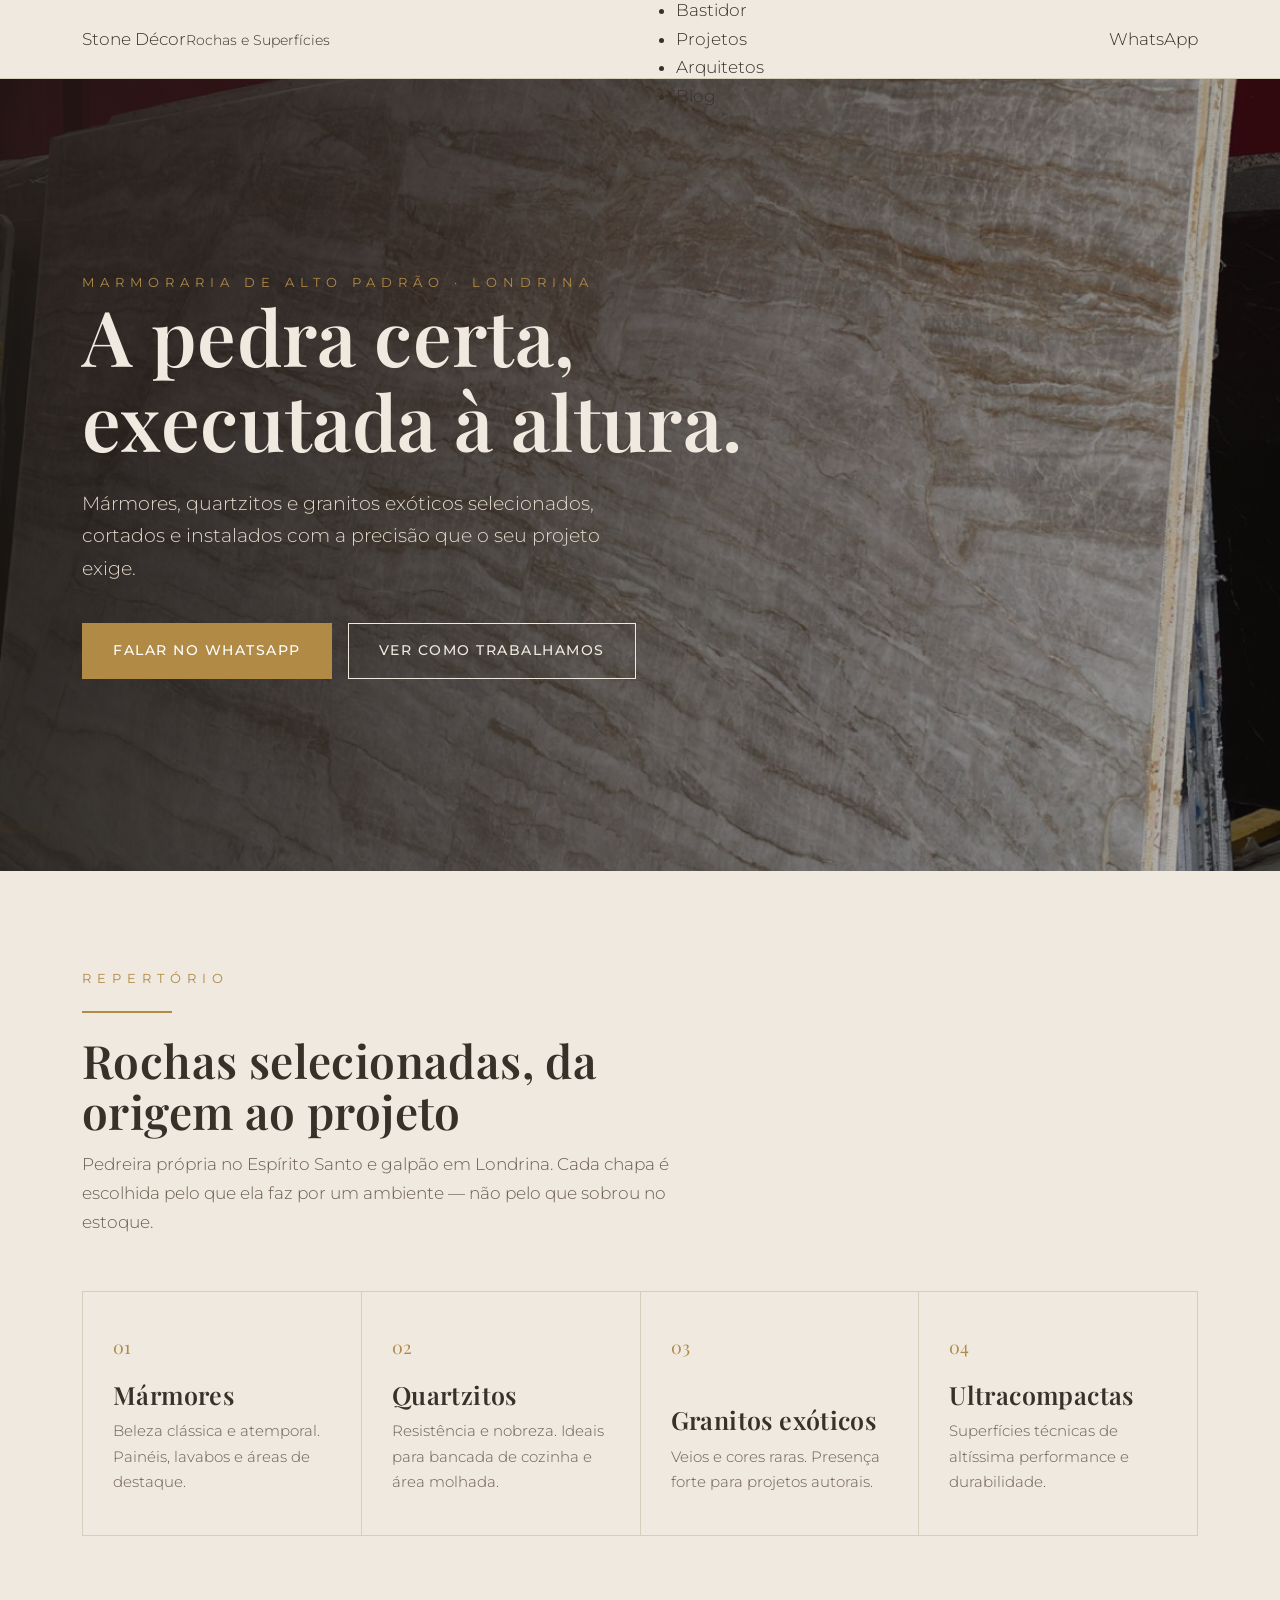
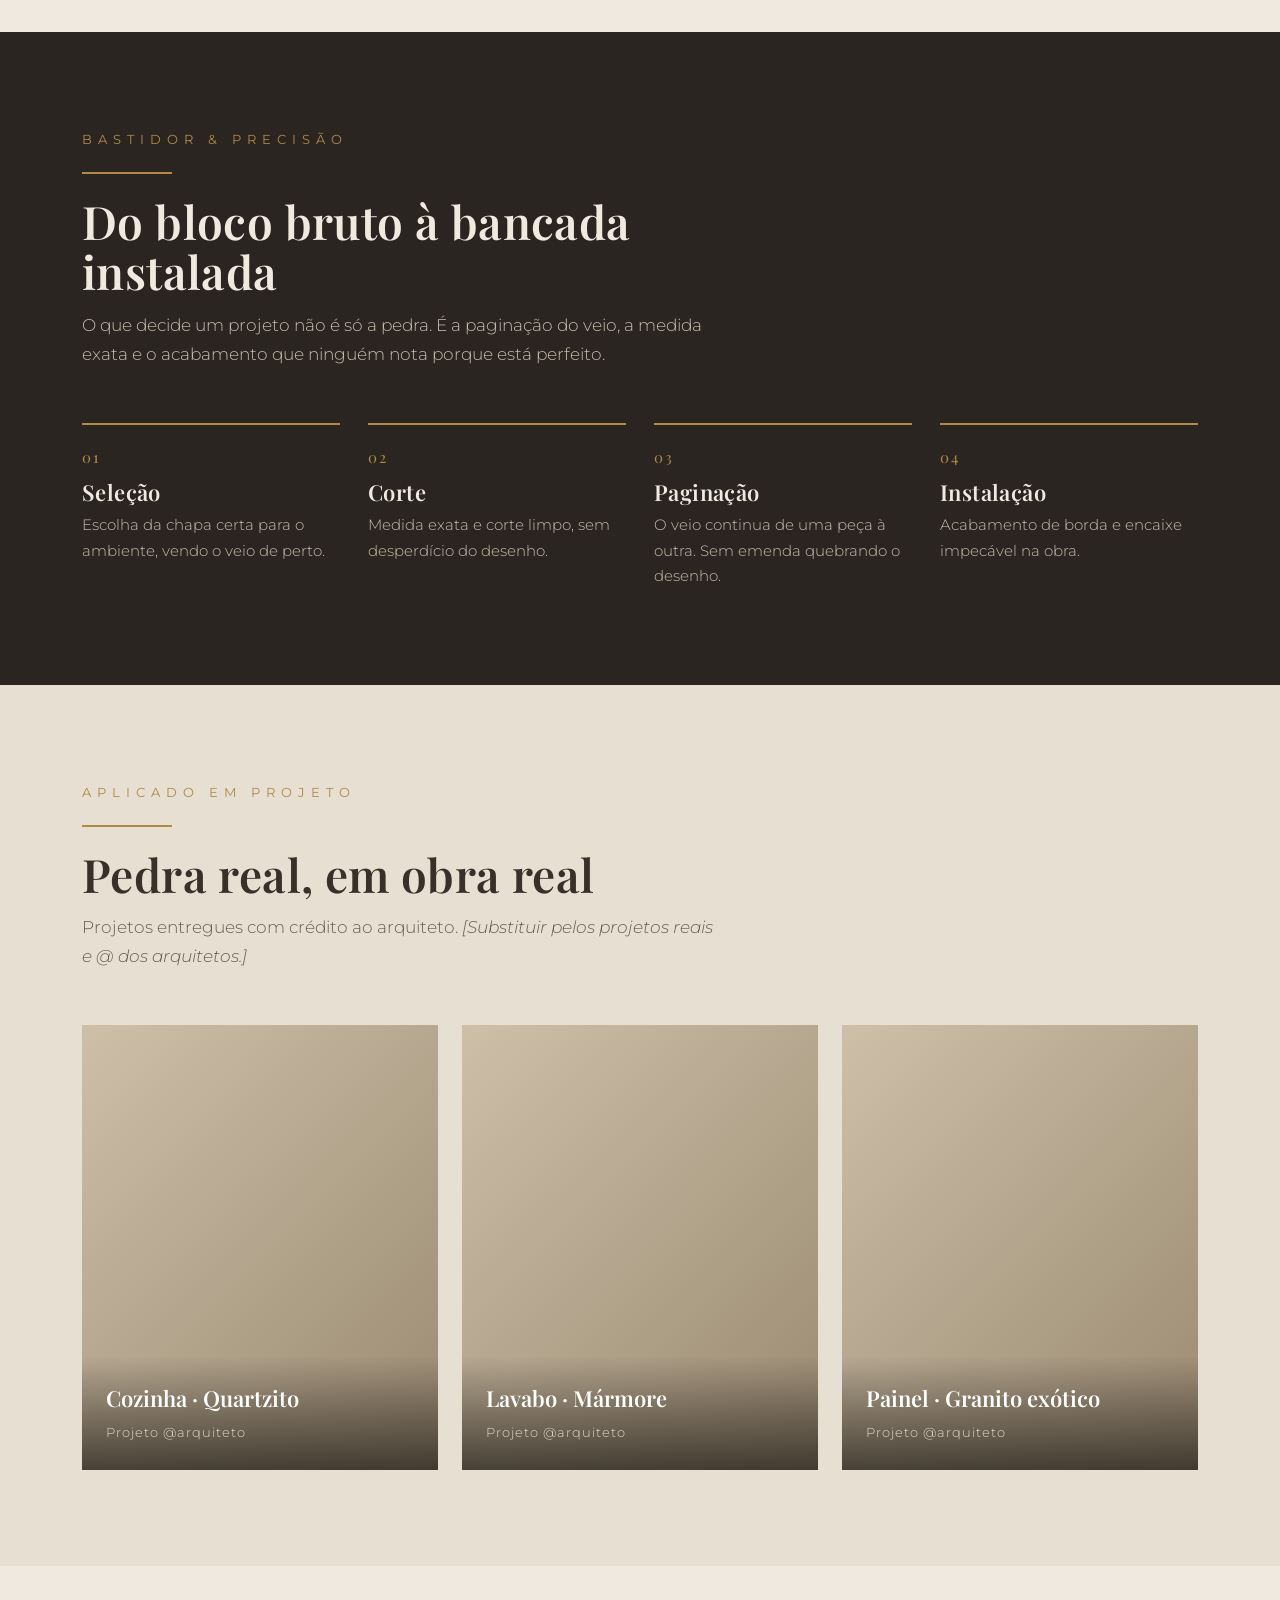
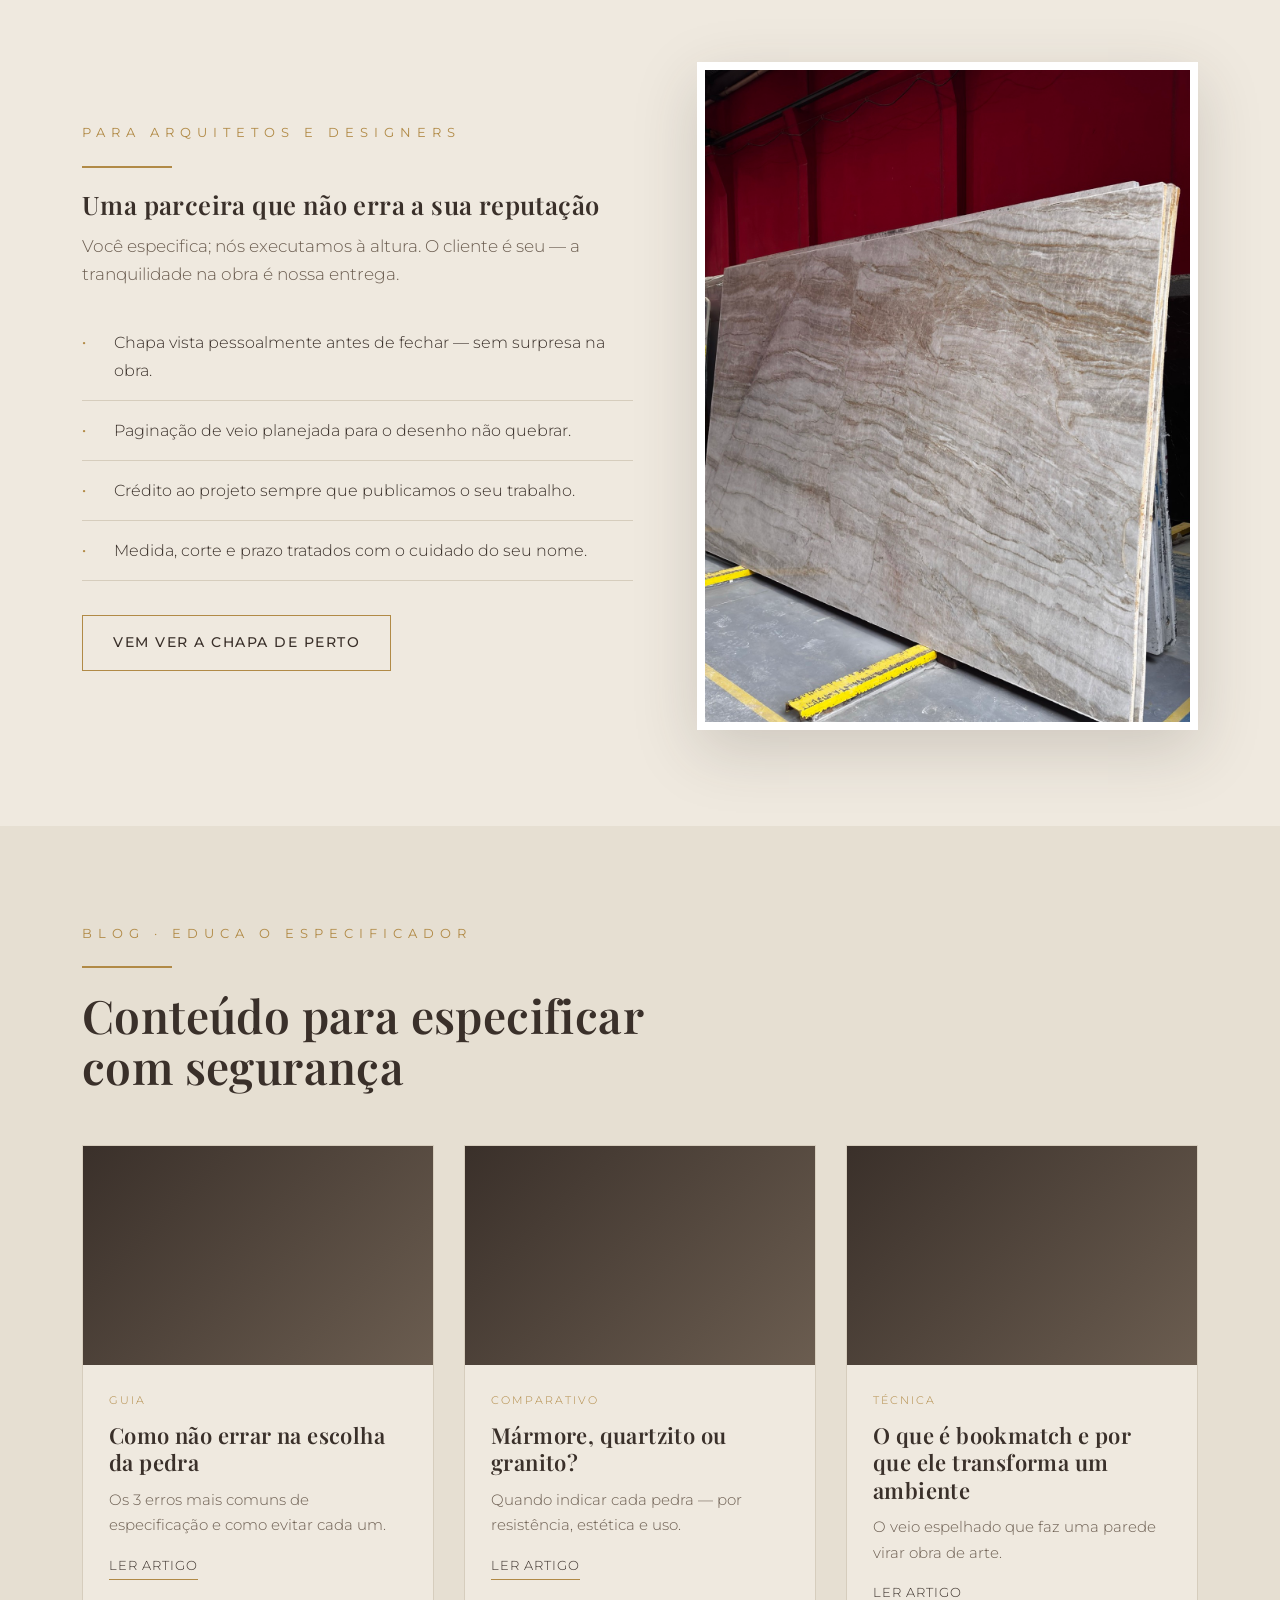
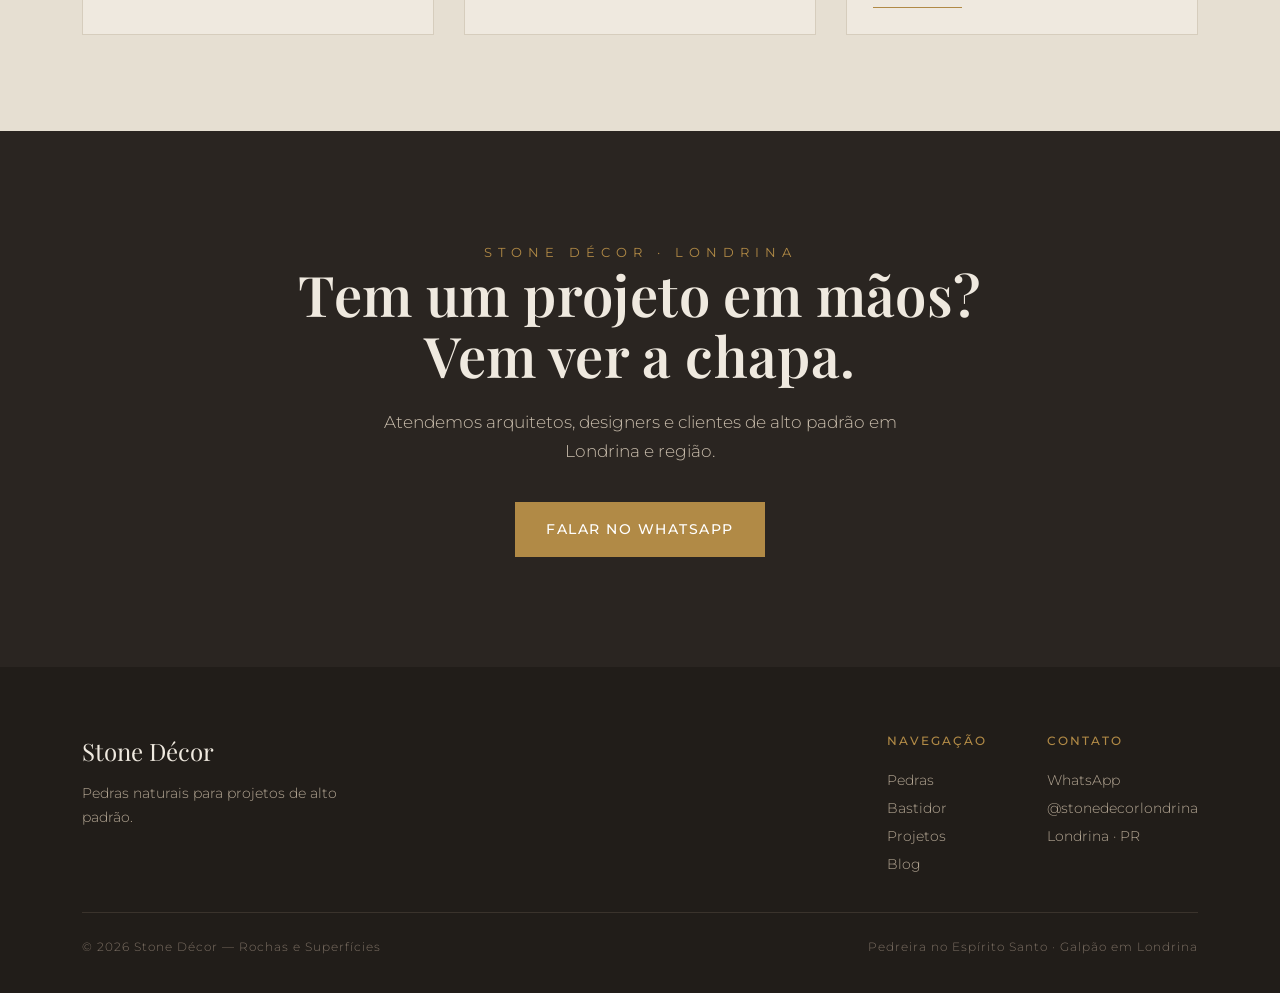
==== index.html @ d8c4a052 "Site Stone Décor — landing + blog (v1) Co-Authored-By: Claude Opus 4.8 <noreply@anthropic.com>" ====
<!doctype html>
<html lang="pt-BR">
<head>
<meta charset="utf-8">
<meta name="viewport" content="width=device-width,initial-scale=1">
<title>Stone Décor — Rochas e Superfícies | Pedras naturais para projetos de alto padrão</title>
<meta name="description" content="Marmoraria de alto padrão em Londrina. Mármores, quartzitos e granitos exóticos selecionados, cortados e instalados com precisão. Parceira de arquitetos e designers.">
<link rel="stylesheet" href="styles.css">
</head>
<body>

<header>
  <div class="navwrap">
    <a class="brand" href="index.html">Stone Décor<small>Rochas e Superfícies</small></a>
    <ul>
      <li><a href="#pedras">Pedras</a></li>
      <li><a href="#prova">Bastidor</a></li>
      <li><a href="#projetos">Projetos</a></li>
      <li><a href="#arquiteto">Arquitetos</a></li>
      <li><a href="blog.html">Blog</a></li>
    </ul>
    <a class="wa" href="https://wa.me/5543000000000" target="_blank" rel="noopener">WhatsApp</a>
  </div>
</header>

<!-- HERO -->
<section class="hero">
  <div class="bg"></div><div class="ov"></div>
  <div class="inner">
    <div class="kicker" style="color:var(--gold)">Marmoraria de alto padrão · Londrina</div>
    <h1>A pedra certa, executada à altura.</h1>
    <p>Mármores, quartzitos e granitos exóticos selecionados, cortados e instalados com a precisão que o seu projeto exige.</p>
    <div class="acts">
      <a class="btn solid" href="https://wa.me/5543000000000" target="_blank" rel="noopener">Falar no WhatsApp</a>
      <a class="btn light" href="#prova">Ver como trabalhamos</a>
    </div>
  </div>
</section>

<!-- PEDRAS / REPERTÓRIO -->
<section id="pedras">
  <div class="wrap">
    <div class="sec-head">
      <div class="kicker">Repertório</div>
      <div class="rule"></div>
      <h2>Rochas selecionadas, da origem ao projeto</h2>
      <p>Pedreira própria no Espírito Santo e galpão em Londrina. Cada chapa é escolhida pelo que ela faz por um ambiente — não pelo que sobrou no estoque.</p>
    </div>
    <div class="cards">
      <div class="card"><div class="n">01</div><div><h3>Mármores</h3><p>Beleza clássica e atemporal. Painéis, lavabos e áreas de destaque.</p></div></div>
      <div class="card"><div class="n">02</div><div><h3>Quartzitos</h3><p>Resistência e nobreza. Ideais para bancada de cozinha e área molhada.</p></div></div>
      <div class="card"><div class="n">03</div><div><h3>Granitos exóticos</h3><p>Veios e cores raras. Presença forte para projetos autorais.</p></div></div>
      <div class="card"><div class="n">04</div><div><h3>Ultracompactas</h3><p>Superfícies técnicas de altíssima performance e durabilidade.</p></div></div>
    </div>
  </div>
</section>

<!-- PROVA / BASTIDOR -->
<section id="prova" class="bg-dark">
  <div class="wrap">
    <div class="sec-head">
      <div class="kicker">Bastidor &amp; precisão</div>
      <div class="rule"></div>
      <h2>Do bloco bruto à bancada instalada</h2>
      <p class="muted">O que decide um projeto não é só a pedra. É a paginação do veio, a medida exata e o acabamento que ninguém nota porque está perfeito.</p>
    </div>
    <div class="steps">
      <div class="step"><div class="s">01</div><h3>Seleção</h3><p>Escolha da chapa certa para o ambiente, vendo o veio de perto.</p></div>
      <div class="step"><div class="s">02</div><h3>Corte</h3><p>Medida exata e corte limpo, sem desperdício do desenho.</p></div>
      <div class="step"><div class="s">03</div><h3>Paginação</h3><p>O veio continua de uma peça à outra. Sem emenda quebrando o desenho.</p></div>
      <div class="step"><div class="s">04</div><h3>Instalação</h3><p>Acabamento de borda e encaixe impecável na obra.</p></div>
    </div>
  </div>
</section>

<!-- PROJETOS -->
<section id="projetos" class="bg-cream2">
  <div class="wrap">
    <div class="sec-head">
      <div class="kicker">Aplicado em projeto</div>
      <div class="rule"></div>
      <h2>Pedra real, em obra real</h2>
      <p>Projetos entregues com crédito ao arquiteto. <em>[Substituir pelos projetos reais e @ dos arquitetos.]</em></p>
    </div>
    <div class="projects">
      <div class="proj"><div class="meta"><strong>Cozinha · Quartzito</strong><span>Projeto @arquiteto</span></div></div>
      <div class="proj"><div class="meta"><strong>Lavabo · Mármore</strong><span>Projeto @arquiteto</span></div></div>
      <div class="proj"><div class="meta"><strong>Painel · Granito exótico</strong><span>Projeto @arquiteto</span></div></div>
    </div>
  </div>
</section>

<!-- ARQUITETO -->
<section id="arquiteto">
  <div class="wrap">
    <div class="split">
      <div>
        <div class="kicker">Para arquitetos e designers</div>
        <div class="rule"></div>
        <h2>Uma parceira que não erra a sua reputação</h2>
        <p style="color:var(--muted);margin-top:14px">Você especifica; nós executamos à altura. O cliente é seu — a tranquilidade na obra é nossa entrega.</p>
        <ul>
          <li><b>·</b> Chapa vista pessoalmente antes de fechar — sem surpresa na obra.</li>
          <li><b>·</b> Paginação de veio planejada para o desenho não quebrar.</li>
          <li><b>·</b> Crédito ao projeto sempre que publicamos o seu trabalho.</li>
          <li><b>·</b> Medida, corte e prazo tratados com o cuidado do seu nome.</li>
        </ul>
        <div style="margin-top:34px"><a class="btn" href="https://wa.me/5543000000000" target="_blank" rel="noopener">Vem ver a chapa de perto</a></div>
      </div>
      <div class="imgcol"></div>
    </div>
  </div>
</section>

<!-- BLOG TEASER -->
<section class="bg-cream2">
  <div class="wrap">
    <div class="sec-head">
      <div class="kicker">Blog · Educa o especificador</div>
      <div class="rule"></div>
      <h2>Conteúdo para especificar com segurança</h2>
    </div>
    <div class="posts">
      <a class="post" href="blog/como-nao-errar-na-escolha-da-pedra.html">
        <div class="ph"></div>
        <div class="body"><div class="tagp">Guia</div><h3>Como não errar na escolha da pedra</h3><p>Os 3 erros mais comuns de especificação e como evitar cada um.</p><span class="more">Ler artigo</span></div>
      </a>
      <a class="post" href="blog.html">
        <div class="ph"></div>
        <div class="body"><div class="tagp">Comparativo</div><h3>Mármore, quartzito ou granito?</h3><p>Quando indicar cada pedra — por resistência, estética e uso.</p><span class="more">Ler artigo</span></div>
      </a>
      <a class="post" href="blog.html">
        <div class="ph"></div>
        <div class="body"><div class="tagp">Técnica</div><h3>O que é bookmatch e por que ele transforma um ambiente</h3><p>O veio espelhado que faz uma parede virar obra de arte.</p><span class="more">Ler artigo</span></div>
      </a>
    </div>
  </div>
</section>

<!-- CTA -->
<section class="cta">
  <div class="wrap">
    <div class="kicker" style="color:var(--gold)">Stone Décor · Londrina</div>
    <h2>Tem um projeto em mãos? Vem ver a chapa.</h2>
    <p>Atendemos arquitetos, designers e clientes de alto padrão em Londrina e região.</p>
    <a class="btn solid" href="https://wa.me/5543000000000" target="_blank" rel="noopener">Falar no WhatsApp</a>
  </div>
</section>

<footer>
  <div class="wrap">
    <div class="top">
      <div>
        <div class="brand">Stone Décor</div>
        <p style="margin-top:10px;max-width:280px">Pedras naturais para projetos de alto padrão.</p>
      </div>
      <div class="cols">
        <div><h4>Navegação</h4><ul>
          <li><a href="#pedras">Pedras</a></li>
          <li><a href="#prova">Bastidor</a></li>
          <li><a href="#projetos">Projetos</a></li>
          <li><a href="blog.html">Blog</a></li>
        </ul></div>
        <div><h4>Contato</h4><ul>
          <li><a href="https://wa.me/5543000000000" target="_blank" rel="noopener">WhatsApp</a></li>
          <li><a href="https://instagram.com/stonedecorlondrina" target="_blank" rel="noopener">@stonedecorlondrina</a></li>
          <li>Londrina · PR</li>
        </ul></div>
      </div>
    </div>
    <div class="bottom">
      <span>© 2026 Stone Décor — Rochas e Superfícies</span>
      <span>Pedreira no Espírito Santo · Galpão em Londrina</span>
    </div>
  </div>
</footer>

</body>
</html>
---- styles.css ----
@import url('https://fonts.googleapis.com/css2?family=Playfair+Display:ital,wght@0,500;0,600;0,700;1,500&family=Montserrat:wght@300;400;500&display=swap');

:root{
  --espresso:#3a302a; --gold:#b18a46; --cream:#efe9df; --dark:#2a2521; --muted:#6b5d50;
  --cream-2:#e6dfd2; --line:#d6cdbd;
  --serif:'Playfair Display',serif; --sans:'Montserrat',sans-serif;
  --wrap:1180px;
}
*{margin:0;padding:0;box-sizing:border-box}
html{scroll-behavior:smooth}
body{font-family:var(--sans);font-weight:300;color:var(--espresso);background:var(--cream);line-height:1.7;font-size:17px;-webkit-font-smoothing:antialiased}
img{max-width:100%;display:block}
a{color:inherit;text-decoration:none}
.wrap{max-width:var(--wrap);margin:0 auto;padding:0 32px}
h1,h2,h3{font-family:var(--serif);font-weight:600;line-height:1.1;letter-spacing:.4px}
.kicker{font-family:var(--sans);font-weight:400;font-size:13px;letter-spacing:6px;text-transform:uppercase;color:var(--gold)}
.rule{width:90px;height:2px;background:var(--gold);margin:22px 0}
.btn{display:inline-block;font-family:var(--sans);font-weight:500;font-size:14px;letter-spacing:1.5px;text-transform:uppercase;padding:15px 30px;border:1.5px solid var(--gold);color:var(--espresso);background:transparent;transition:.25s;cursor:pointer}
.btn:hover{background:var(--gold);color:#fff}
.btn.solid{background:var(--gold);color:#fff}
.btn.solid:hover{background:var(--espresso);border-color:var(--espresso)}
.btn.light{border-color:var(--cream);color:var(--cream)}
.btn.light:hover{background:var(--cream);color:var(--espresso)}

/* NAV */
header{position:sticky;top:0;z-index:50;background:rgba(239,233,223,.92);backdrop-filter:blur(8px);border-bottom:1px solid var(--line)}
nav{display:flex;align-items:center;justify-content:space-between;height:78px}
nav .brand{font-family:var(--serif);font-weight:600;font-size:26px;letter-spacing:.5px}
nav .brand small{font-family:var(--sans);font-weight:400;font-size:10px;letter-spacing:4px;text-transform:uppercase;color:var(--muted);display:block;margin-top:-2px}
nav ul{display:flex;gap:30px;list-style:none}
nav ul a{font-size:13px;letter-spacing:1.5px;text-transform:uppercase;color:var(--muted);transition:.2s}
nav ul a:hover{color:var(--espresso)}
nav .wa{font-size:12px;letter-spacing:1.5px;text-transform:uppercase;padding:11px 22px;border:1.5px solid var(--gold);color:var(--espresso)}
nav .wa:hover{background:var(--gold);color:#fff}
.navwrap{display:flex;align-items:center;justify-content:space-between;height:78px;max-width:var(--wrap);margin:0 auto;padding:0 32px}

/* HERO */
.hero{position:relative;min-height:88vh;display:flex;align-items:center;color:var(--cream);overflow:hidden}
.hero .bg{position:absolute;inset:0;background:url('assets/chapa-hero.jpg') center/cover;filter:saturate(1.05)}
.hero .ov{position:absolute;inset:0;background:linear-gradient(100deg,rgba(28,24,20,.86) 0%,rgba(28,24,20,.62) 45%,rgba(28,24,20,.30) 100%)}
.hero .inner{position:relative;max-width:var(--wrap);margin:0 auto;padding:80px 32px;width:100%}
.hero h1{font-size:clamp(42px,6vw,82px);max-width:760px;color:var(--cream)}
.hero p{max-width:520px;margin:26px 0 38px;font-size:19px;color:#e3d9cb}
.hero .acts{display:flex;gap:16px;flex-wrap:wrap}

/* SECTIONS */
section{padding:96px 0}
.sec-head{max-width:640px;margin-bottom:54px}
.sec-head h2{font-size:clamp(30px,4vw,46px)}
.sec-head p{color:var(--muted);margin-top:14px}
.bg-cream2{background:var(--cream-2)}
.bg-dark{background:var(--dark);color:var(--cream)}
.bg-dark .sec-head p,.bg-dark .muted{color:#c9bdac}
.bg-dark h2{color:var(--cream)}

/* CARDS repertório */
.cards{display:grid;grid-template-columns:repeat(4,1fr);gap:1px;background:var(--line);border:1px solid var(--line)}
.card{background:var(--cream);padding:40px 30px;min-height:230px;display:flex;flex-direction:column;justify-content:space-between;transition:.25s}
.card:hover{background:#fff}
.card .n{font-family:var(--serif);font-size:18px;color:var(--gold)}
.card h3{font-size:25px;margin:18px 0 10px}
.card p{font-size:15px;color:var(--muted)}

/* PROVA steps */
.steps{display:grid;grid-template-columns:repeat(4,1fr);gap:28px;margin-top:10px}
.step{border-top:2px solid var(--gold);padding-top:20px}
.step .s{font-family:var(--serif);font-size:15px;color:var(--gold);letter-spacing:2px}
.step h3{font-size:22px;margin:10px 0 8px;color:var(--cream)}
.step p{font-size:15px;color:#c9bdac}

/* PROJETOS grid */
.projects{display:grid;grid-template-columns:repeat(3,1fr);gap:24px}
.proj{aspect-ratio:4/5;background:linear-gradient(135deg,#cdbfa8,#9a8a72);position:relative;display:flex;align-items:flex-end;color:#fff;overflow:hidden}
.proj .meta{position:relative;padding:24px;width:100%;background:linear-gradient(transparent,rgba(28,24,20,.7))}
.proj .meta strong{font-family:var(--serif);font-weight:600;font-size:22px;display:block}
.proj .meta span{font-size:13px;letter-spacing:1px;color:#e3d9cb}

/* ARQUITETO split */
.split{display:grid;grid-template-columns:1.1fr 1fr;gap:64px;align-items:center}
.split ul{list-style:none;margin-top:24px}
.split li{padding:16px 0;border-bottom:1px solid var(--line);display:flex;gap:14px;font-size:16px}
.split li b{font-family:var(--serif);font-weight:600;color:var(--gold);font-size:15px;min-width:18px}
.split .imgcol{aspect-ratio:3/4;background:url('assets/chapa-hero.jpg') center/cover;border:8px solid #fff;box-shadow:0 20px 60px rgba(58,48,42,.18)}

/* BLOG teaser / list */
.posts{display:grid;grid-template-columns:repeat(3,1fr);gap:30px}
.post{background:var(--cream);border:1px solid var(--line);transition:.25s}
.post:hover{box-shadow:0 16px 40px rgba(58,48,42,.1);transform:translateY(-3px)}
.post .ph{aspect-ratio:16/10;background:linear-gradient(135deg,var(--espresso),var(--muted))}
.post .body{padding:26px}
.post .tagp{font-size:11px;letter-spacing:2px;text-transform:uppercase;color:var(--gold)}
.post h3{font-size:22px;margin:12px 0 10px;line-height:1.25}
.post p{font-size:15px;color:var(--muted)}
.post .more{margin-top:16px;font-size:13px;letter-spacing:1px;text-transform:uppercase;color:var(--espresso);border-bottom:1px solid var(--gold);display:inline-block;padding-bottom:3px}

/* CTA band */
.cta{background:var(--dark);color:var(--cream);text-align:center;padding:110px 0}
.cta h2{font-size:clamp(32px,5vw,56px);color:var(--cream);max-width:760px;margin:0 auto}
.cta p{color:#c9bdac;margin:22px auto 36px;max-width:520px}

/* FOOTER */
footer{background:#211d19;color:#b6a895;padding:64px 0 36px;font-size:14px}
footer .top{display:flex;justify-content:space-between;gap:40px;flex-wrap:wrap;border-bottom:1px solid #3a332c;padding-bottom:34px}
footer .brand{font-family:var(--serif);font-size:24px;color:var(--cream)}
footer a:hover{color:var(--gold)}
footer .cols{display:flex;gap:60px;flex-wrap:wrap}
footer h4{font-family:var(--sans);font-weight:500;font-size:12px;letter-spacing:2px;text-transform:uppercase;color:var(--gold);margin-bottom:14px}
footer ul{list-style:none;line-height:2}
footer .bottom{padding-top:24px;display:flex;justify-content:space-between;flex-wrap:wrap;gap:10px;color:#7d7064;font-size:12px;letter-spacing:1px}

/* ARTICLE */
.article{max-width:740px;margin:0 auto;padding:70px 32px}
.article .kicker{margin-bottom:14px}
.article h1{font-size:clamp(34px,5vw,52px);margin-bottom:18px}
.article .meta{color:var(--muted);font-size:14px;letter-spacing:1px;margin-bottom:40px;border-bottom:1px solid var(--line);padding-bottom:24px}
.article h2{font-size:30px;margin:42px 0 14px}
.article p{margin-bottom:20px}
.article ul.read{margin:0 0 20px 22px}
.article ul.read li{margin-bottom:8px}
.article .pull{font-family:var(--serif);font-size:26px;font-style:italic;color:var(--espresso);border-left:3px solid var(--gold);padding:8px 0 8px 24px;margin:34px 0}

@media(max-width:920px){
  nav ul{display:none}
  .cards,.steps,.projects,.posts,.split{grid-template-columns:1fr}
  .split{gap:36px}
  .cards .card{min-height:auto}
}
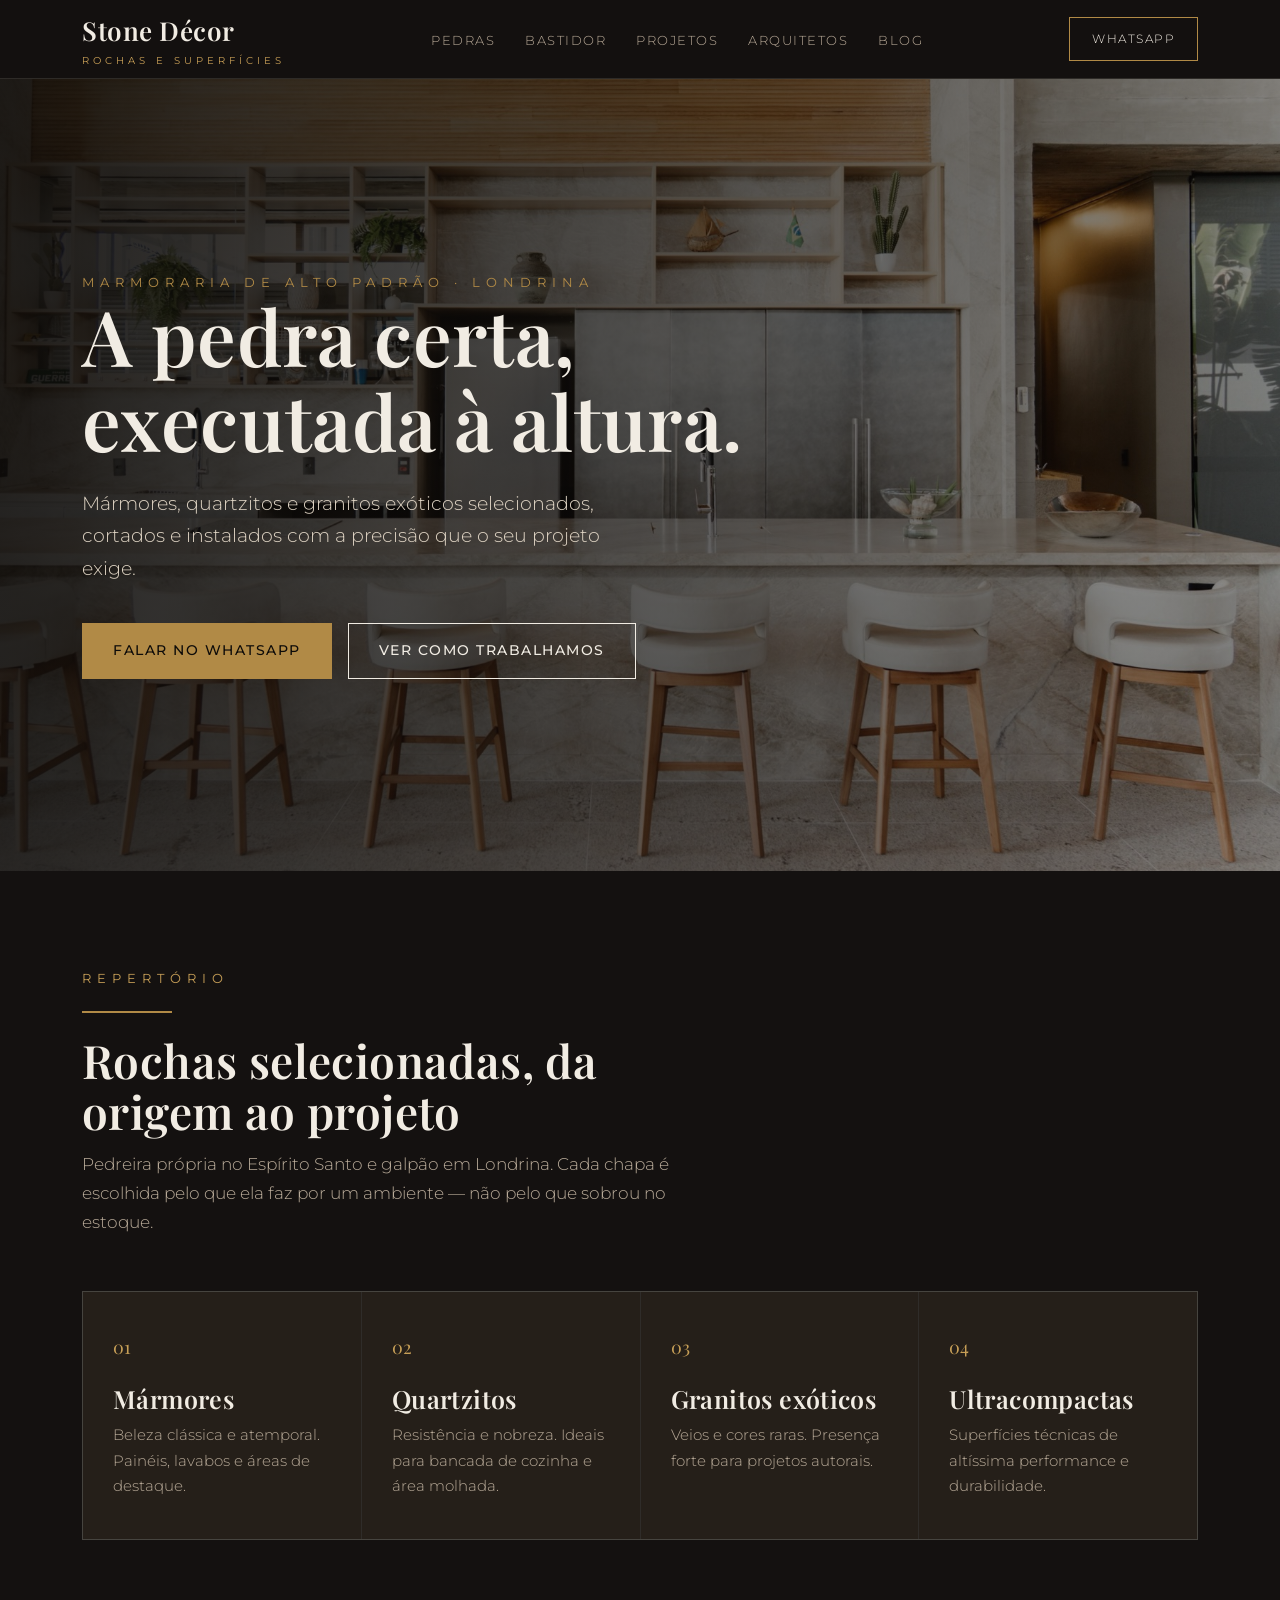
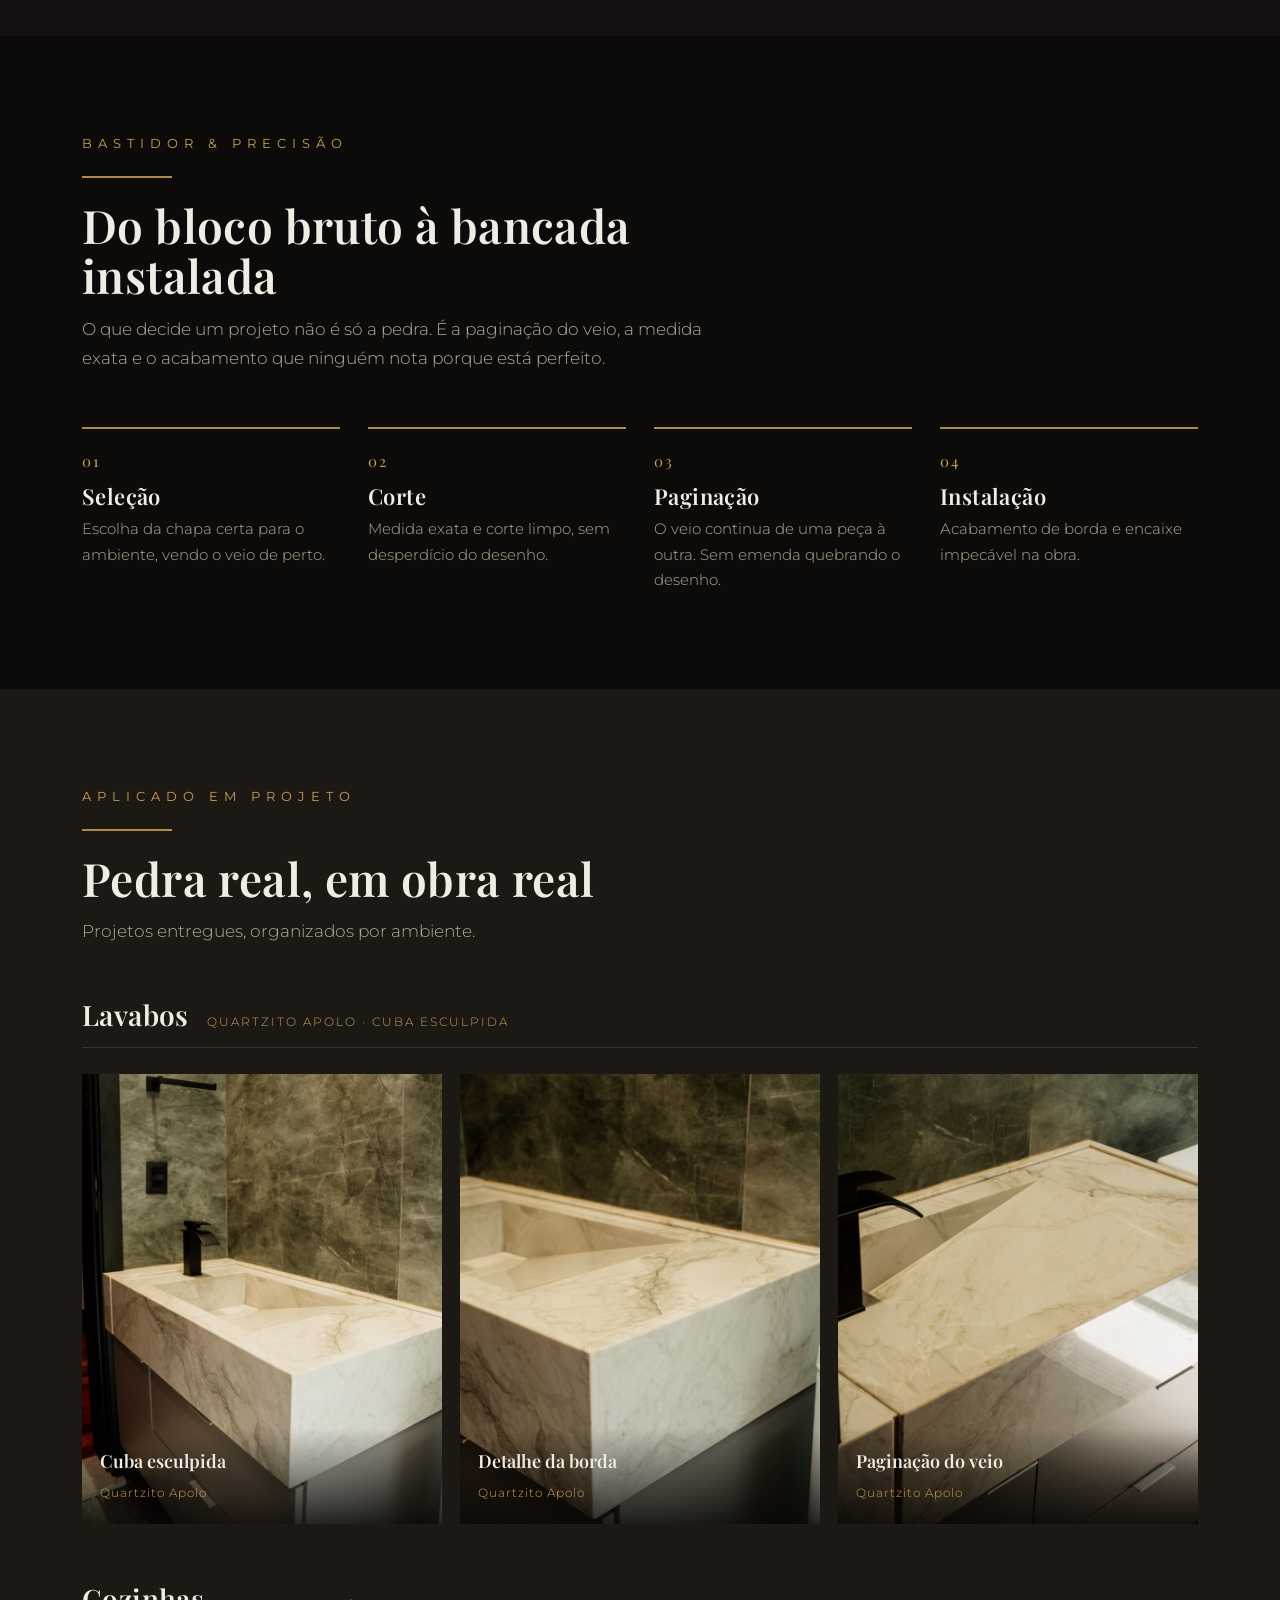
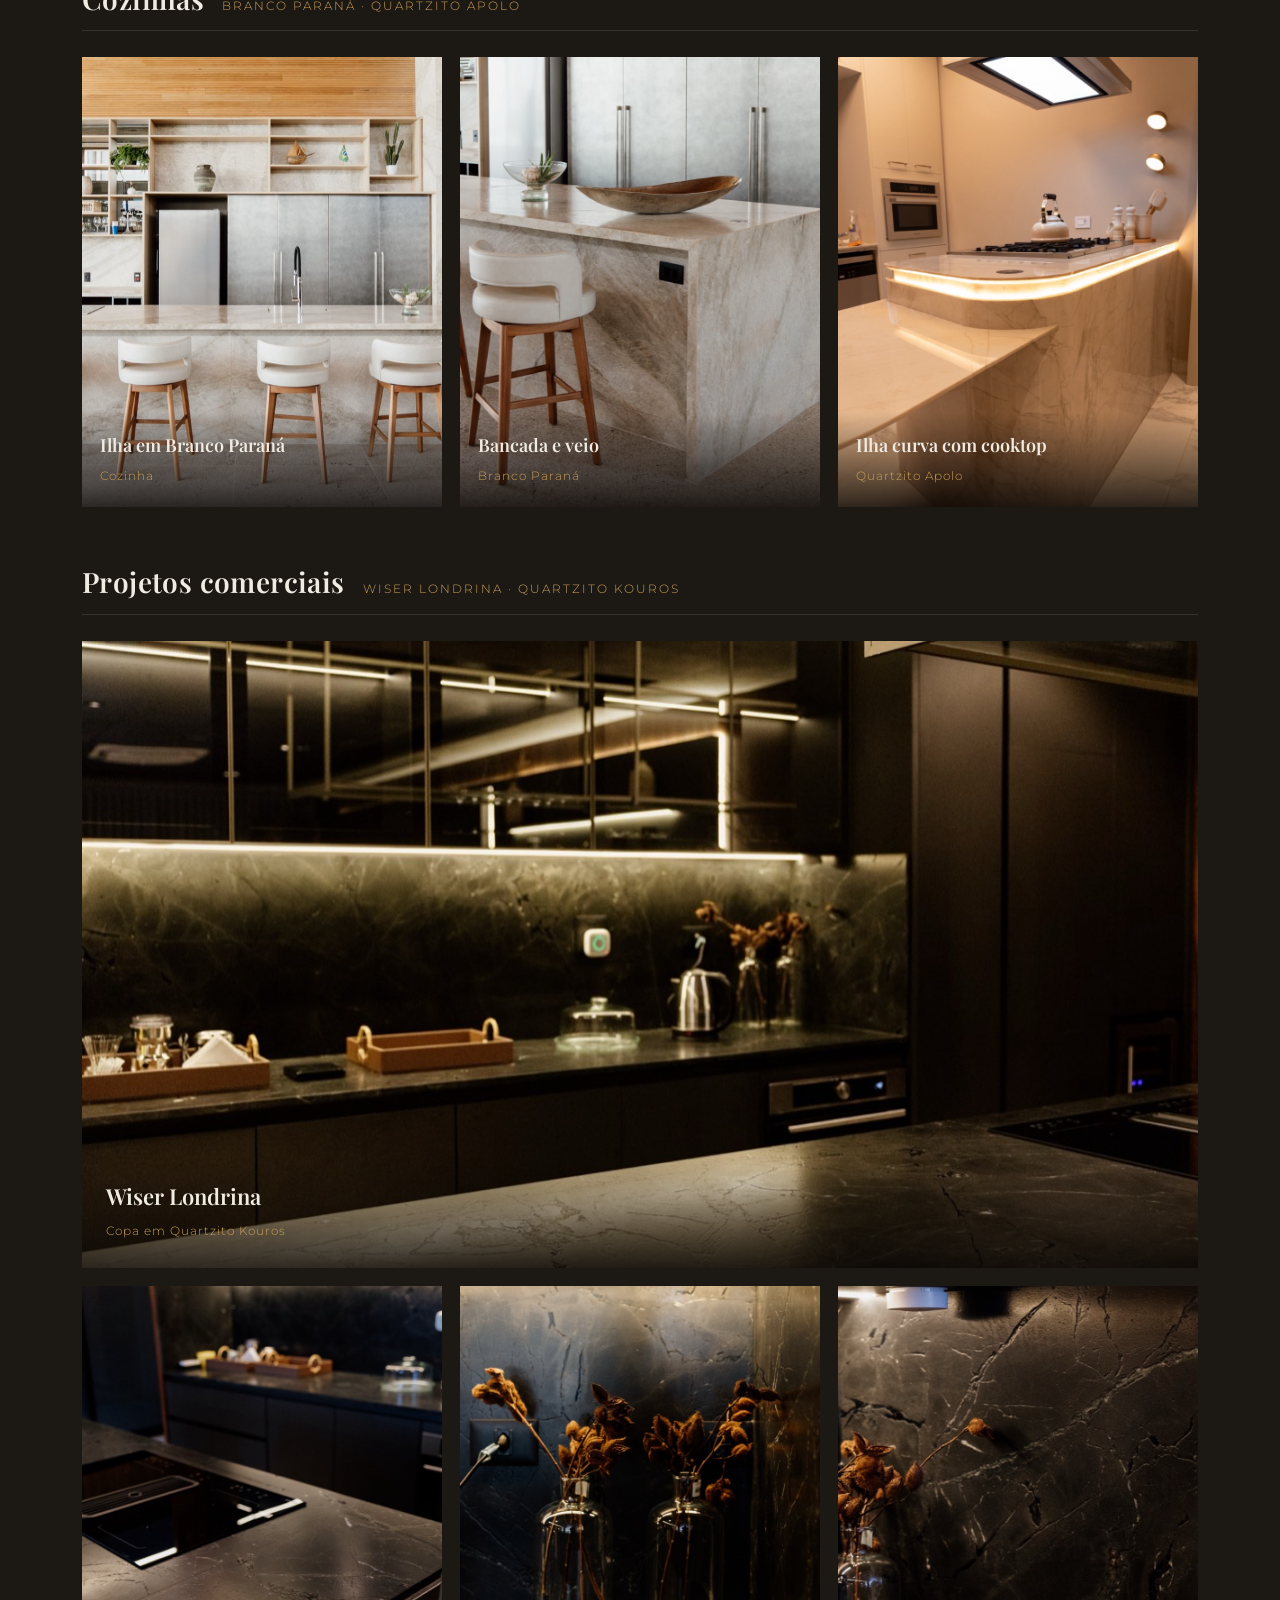
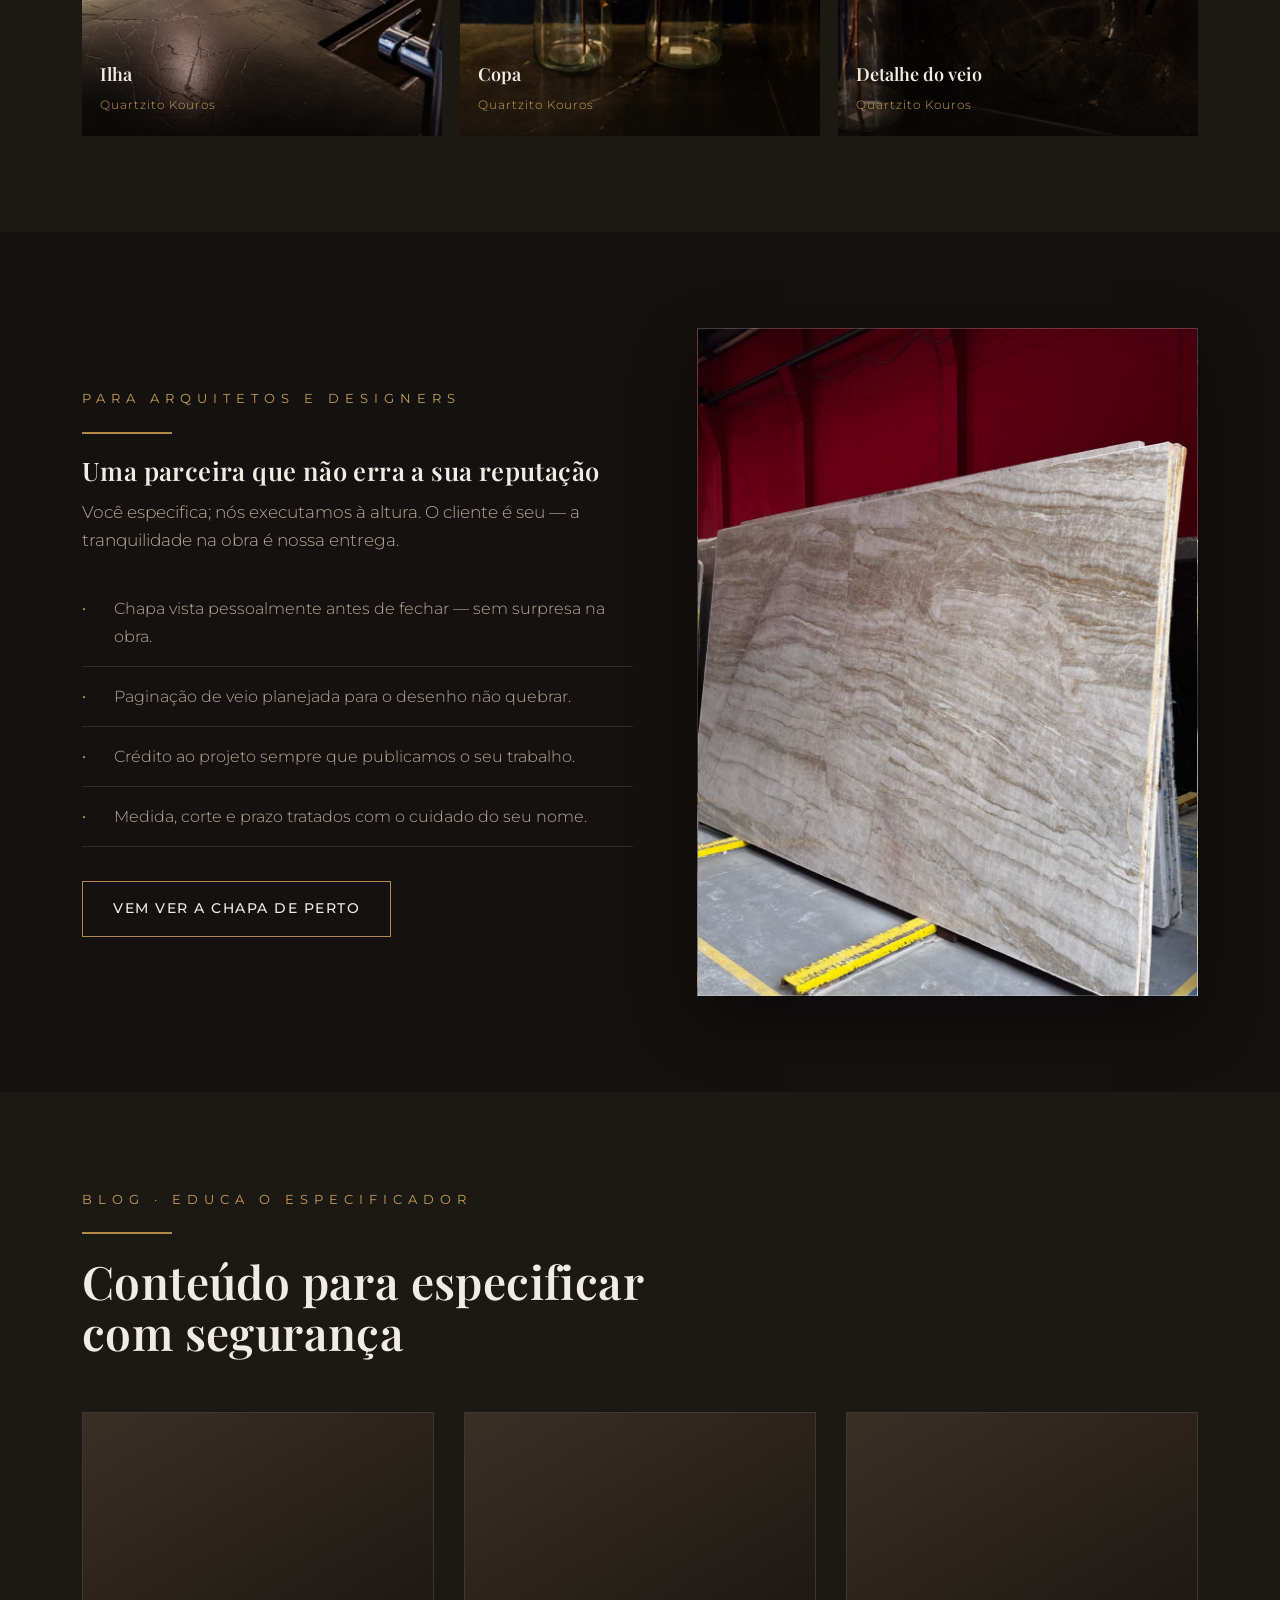
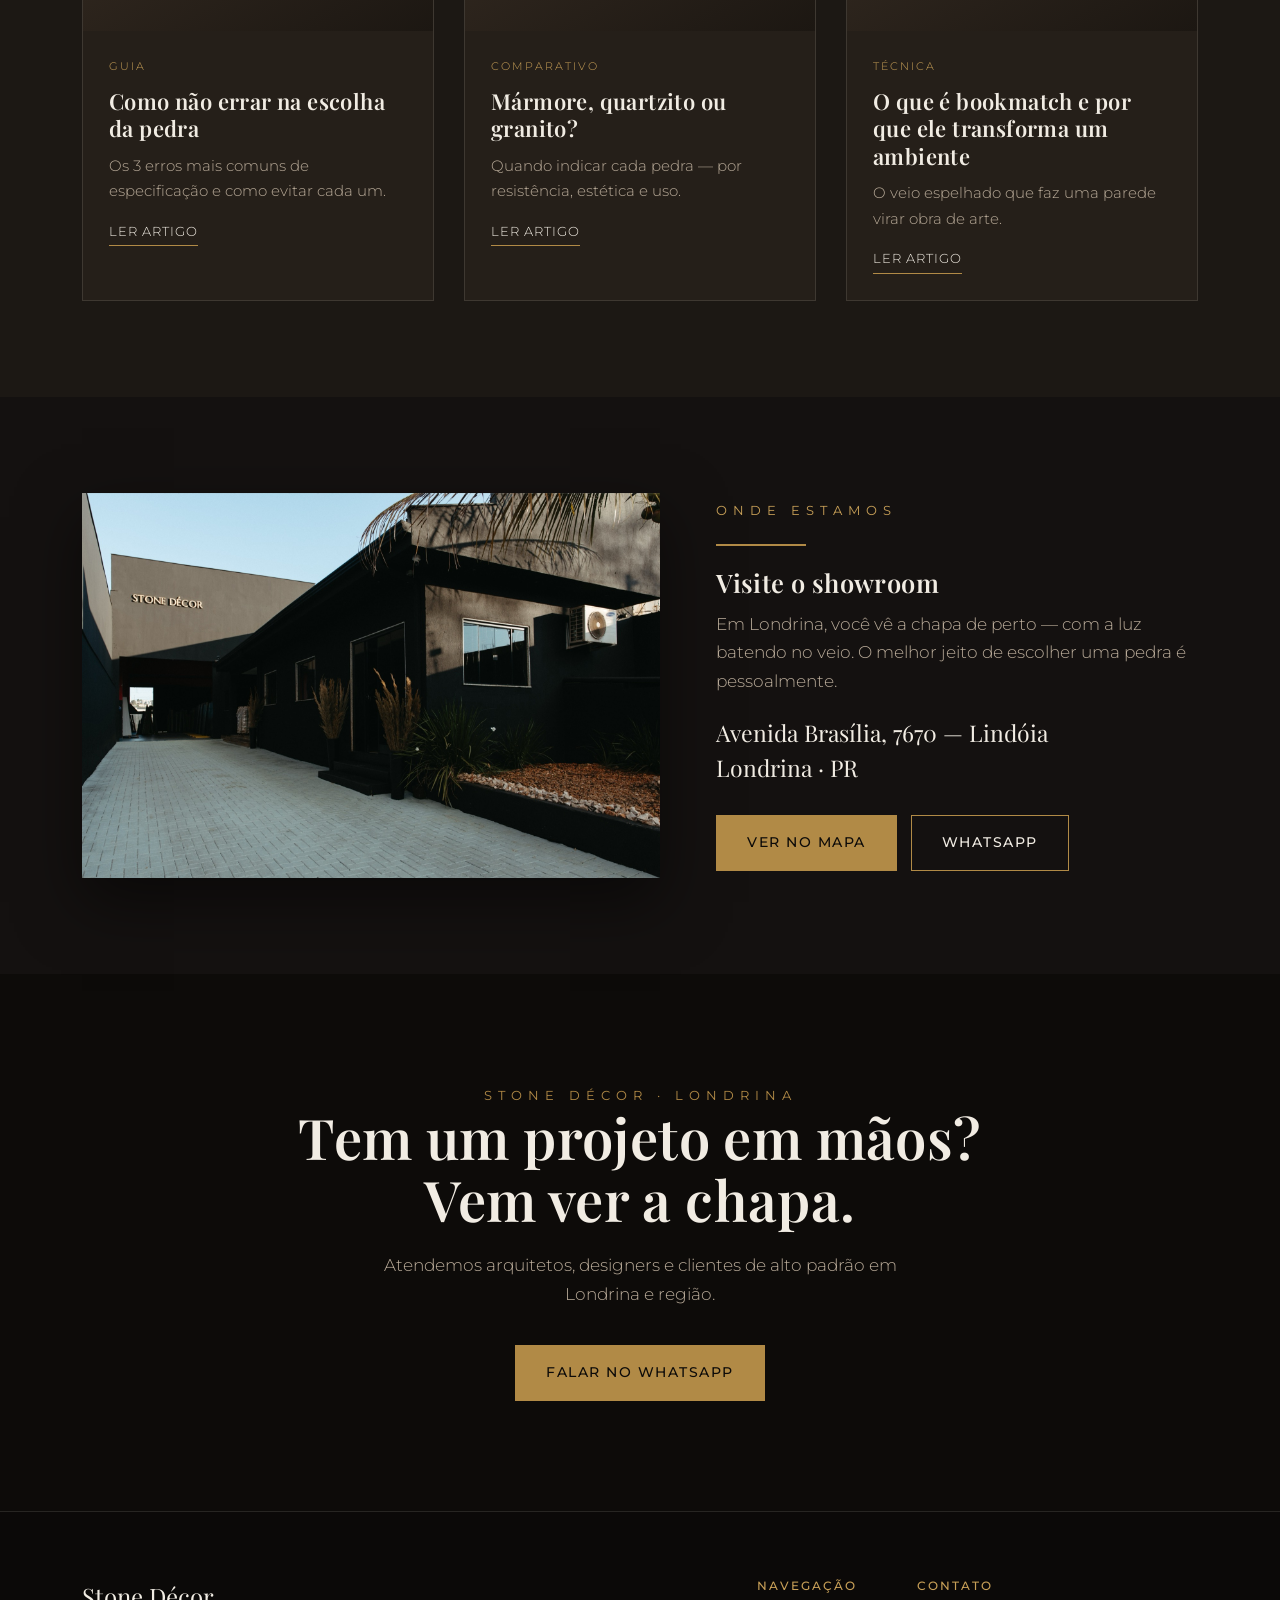
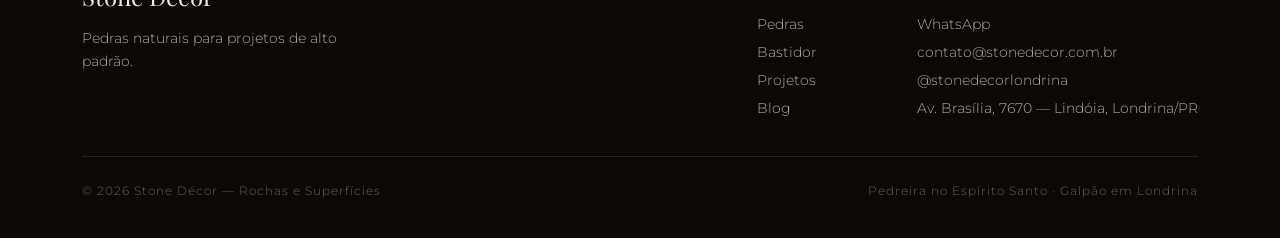
==== commit e80de340: "Adiciona galerias de projeto, showroom, SEO técnico e menu mobile Inclui fotos reais de projetos por" ====
--- a/index.html
+++ b/index.html
@@ -5,7 +5,44 @@
 <meta name="viewport" content="width=device-width,initial-scale=1">
 <title>Stone Décor — Rochas e Superfícies | Pedras naturais para projetos de alto padrão</title>
 <meta name="description" content="Marmoraria de alto padrão em Londrina. Mármores, quartzitos e granitos exóticos selecionados, cortados e instalados com precisão. Parceira de arquitetos e designers.">
+<link rel="canonical" href="https://stonedecor.com.br/">
+<meta name="theme-color" content="#141110">
+<link rel="icon" href="assets/favicon.png" type="image/png">
+<link rel="apple-touch-icon" href="assets/apple-touch-icon.png">
+<meta property="og:type" content="website">
+<meta property="og:locale" content="pt_BR">
+<meta property="og:site_name" content="Stone Décor">
+<meta property="og:title" content="Stone Décor — Rochas e Superfícies">
+<meta property="og:description" content="Marmoraria de alto padrão em Londrina. Mármores, quartzitos e granitos exóticos selecionados, cortados e instalados com precisão.">
+<meta property="og:image" content="https://stonedecor.com.br/assets/og.png">
+<meta property="og:url" content="https://stonedecor.com.br/">
+<meta name="twitter:card" content="summary_large_image">
+<meta name="twitter:title" content="Stone Décor — Rochas e Superfícies">
+<meta name="twitter:description" content="Marmoraria de alto padrão em Londrina. Mármores, quartzitos e granitos exóticos selecionados, cortados e instalados com precisão.">
+<meta name="twitter:image" content="https://stonedecor.com.br/assets/og.png">
+<link rel="preconnect" href="https://fonts.googleapis.com">
+<link rel="preconnect" href="https://fonts.gstatic.com" crossorigin>
 <link rel="stylesheet" href="styles.css">
+<script type="application/ld+json">
+{
+  "@context": "https://schema.org",
+  "@type": "HomeAndConstructionBusiness",
+  "name": "Stone Décor",
+  "description": "Marmoraria de alto padrão em Londrina. Mármores, quartzitos e granitos exóticos selecionados, cortados e instalados com precisão.",
+  "url": "https://stonedecor.com.br/",
+  "telephone": "+55-43-00000-0000",
+  "email": "contato@stonedecor.com.br",
+  "image": "https://stonedecor.com.br/assets/og.png",
+  "address": {
+    "@type": "PostalAddress",
+    "streetAddress": "Avenida Brasília, 7670",
+    "addressLocality": "Londrina",
+    "addressRegion": "PR",
+    "addressCountry": "BR"
+  },
+  "sameAs": ["https://instagram.com/stonedecorlondrina"]
+}
+</script>
 </head>
 <body>
 
@@ -20,6 +57,7 @@
       <li><a href="blog.html">Blog</a></li>
     </ul>
     <a class="wa" href="https://wa.me/5543000000000" target="_blank" rel="noopener">WhatsApp</a>
+    <button class="navtoggle" aria-label="Abrir menu" aria-expanded="false"><span></span><span></span><span></span></button>
   </div>
 </header>
 
@@ -80,12 +118,39 @@
       <div class="kicker">Aplicado em projeto</div>
       <div class="rule"></div>
       <h2>Pedra real, em obra real</h2>
-      <p>Projetos entregues com crédito ao arquiteto. <em>[Substituir pelos projetos reais e @ dos arquitetos.]</em></p>
-    </div>
-    <div class="projects">
-      <div class="proj"><div class="meta"><strong>Cozinha · Quartzito</strong><span>Projeto @arquiteto</span></div></div>
-      <div class="proj"><div class="meta"><strong>Lavabo · Mármore</strong><span>Projeto @arquiteto</span></div></div>
-      <div class="proj"><div class="meta"><strong>Painel · Granito exótico</strong><span>Projeto @arquiteto</span></div></div>
+      <p>Projetos entregues, organizados por ambiente. <!-- TODO: crédito do arquiteto (@) quando autorizado --></p>
+    </div>
+
+    <div class="ambientes">
+
+      <div class="amb">
+        <div class="amb-head"><h3>Lavabos</h3><span>Quartzito Apolo · cuba esculpida</span></div>
+        <div class="gallery">
+          <div class="gphoto" style="background-image:url('assets/projetos/apolo-2.jpg')"><div class="cap"><strong>Cuba esculpida</strong><span>Quartzito Apolo</span></div></div>
+          <div class="gphoto" style="background-image:url('assets/projetos/apolo-1.jpg')"><div class="cap"><strong>Detalhe da borda</strong><span>Quartzito Apolo</span></div></div>
+          <div class="gphoto" style="background-image:url('assets/projetos/apolo-3.jpg')"><div class="cap"><strong>Paginação do veio</strong><span>Quartzito Apolo</span></div></div>
+        </div>
+      </div>
+
+      <div class="amb">
+        <div class="amb-head"><h3>Cozinhas</h3><span>Branco Paraná · Quartzito Apolo</span></div>
+        <div class="gallery">
+          <div class="gphoto" style="background-image:url('assets/projetos/cozinha-1.jpg')"><div class="cap"><strong>Ilha em Branco Paraná</strong><span>Cozinha</span></div></div>
+          <div class="gphoto" style="background-image:url('assets/projetos/cozinha-2.jpg')"><div class="cap"><strong>Bancada e veio</strong><span>Branco Paraná</span></div></div>
+          <div class="gphoto" style="background-image:url('assets/projetos/cozinha-3.jpg')"><div class="cap"><strong>Ilha curva com cooktop</strong><span>Quartzito Apolo</span></div></div>
+        </div>
+      </div>
+
+      <div class="amb">
+        <div class="amb-head"><h3>Projetos comerciais</h3><span>Wiser Londrina · Quartzito Kouros</span></div>
+        <div class="amb-feature" style="background-image:url('assets/projetos/comercial-feat.jpg')"><div class="cap"><strong>Wiser Londrina</strong><span>Copa em Quartzito Kouros</span></div></div>
+        <div class="gallery">
+          <div class="gphoto" style="background-image:url('assets/projetos/comercial-1.jpg')"><div class="cap"><strong>Ilha</strong><span>Quartzito Kouros</span></div></div>
+          <div class="gphoto" style="background-image:url('assets/projetos/comercial-2.jpg')"><div class="cap"><strong>Copa</strong><span>Quartzito Kouros</span></div></div>
+          <div class="gphoto" style="background-image:url('assets/projetos/comercial-3.jpg')"><div class="cap"><strong>Detalhe do veio</strong><span>Quartzito Kouros</span></div></div>
+        </div>
+      </div>
+
     </div>
   </div>
 </section>
@@ -137,6 +202,26 @@
   </div>
 </section>
 
+<!-- SHOWROOM -->
+<section id="showroom">
+  <div class="wrap">
+    <div class="showroom-grid">
+      <div class="showroom-img" style="background-image:url('assets/fachada.jpg')"></div>
+      <div>
+        <div class="kicker">Onde estamos</div>
+        <div class="rule"></div>
+        <h2>Visite o showroom</h2>
+        <p style="color:var(--ink-2);margin-top:14px">Em Londrina, você vê a chapa de perto — com a luz batendo no veio. O melhor jeito de escolher uma pedra é pessoalmente.</p>
+        <p class="address">Avenida Brasília, 7670 — Lindóia<br>Londrina · PR</p>
+        <div class="acts">
+          <a class="btn solid" href="https://maps.google.com/?cid=1609306430735603360" target="_blank" rel="noopener">Ver no mapa</a>
+          <a class="btn" href="https://wa.me/5543000000000" target="_blank" rel="noopener">WhatsApp</a>
+        </div>
+      </div>
+    </div>
+  </div>
+</section>
+
 <!-- CTA -->
 <section class="cta">
   <div class="wrap">
@@ -163,8 +248,9 @@
         </ul></div>
         <div><h4>Contato</h4><ul>
           <li><a href="https://wa.me/5543000000000" target="_blank" rel="noopener">WhatsApp</a></li>
+          <li><a href="mailto:contato@stonedecor.com.br">contato@stonedecor.com.br</a></li>
           <li><a href="https://instagram.com/stonedecorlondrina" target="_blank" rel="noopener">@stonedecorlondrina</a></li>
-          <li>Londrina · PR</li>
+          <li><a href="https://maps.google.com/?cid=1609306430735603360" target="_blank" rel="noopener">Av. Brasília, 7670 — Lindóia, Londrina/PR</a></li>
         </ul></div>
       </div>
     </div>
@@ -175,5 +261,6 @@
   </div>
 </footer>
 
+<script src="nav.js" defer></script>
 </body>
 </html>
--- a/styles.css
+++ b/styles.css
@@ -1,127 +1,160 @@
 @import url('https://fonts.googleapis.com/css2?family=Playfair+Display:ital,wght@0,500;0,600;0,700;1,500&family=Montserrat:wght@300;400;500&display=swap');
 
 :root{
-  --espresso:#3a302a; --gold:#b18a46; --cream:#efe9df; --dark:#2a2521; --muted:#6b5d50;
-  --cream-2:#e6dfd2; --line:#d6cdbd;
+  --bg:#141110; --bg2:#1c1814; --bg3:#251f19; --deep:#0d0b09;
+  --ink:#f1ece3; --ink-2:#b8aa98; --gold:#b18a46; --gold-2:#c79f57;
+  --line:rgba(239,233,223,0.12); --line-2:rgba(239,233,223,0.22);
   --serif:'Playfair Display',serif; --sans:'Montserrat',sans-serif;
   --wrap:1180px;
 }
 *{margin:0;padding:0;box-sizing:border-box}
 html{scroll-behavior:smooth}
-body{font-family:var(--sans);font-weight:300;color:var(--espresso);background:var(--cream);line-height:1.7;font-size:17px;-webkit-font-smoothing:antialiased}
+body{font-family:var(--sans);font-weight:300;color:var(--ink-2);background:var(--bg);line-height:1.7;font-size:17px;-webkit-font-smoothing:antialiased}
 img{max-width:100%;display:block}
 a{color:inherit;text-decoration:none}
 .wrap{max-width:var(--wrap);margin:0 auto;padding:0 32px}
-h1,h2,h3{font-family:var(--serif);font-weight:600;line-height:1.1;letter-spacing:.4px}
-.kicker{font-family:var(--sans);font-weight:400;font-size:13px;letter-spacing:6px;text-transform:uppercase;color:var(--gold)}
+h1,h2,h3{font-family:var(--serif);font-weight:600;line-height:1.1;letter-spacing:.4px;color:var(--ink)}
+.kicker{font-family:var(--sans);font-weight:400;font-size:13px;letter-spacing:6px;text-transform:uppercase;color:var(--gold-2)}
 .rule{width:90px;height:2px;background:var(--gold);margin:22px 0}
-.btn{display:inline-block;font-family:var(--sans);font-weight:500;font-size:14px;letter-spacing:1.5px;text-transform:uppercase;padding:15px 30px;border:1.5px solid var(--gold);color:var(--espresso);background:transparent;transition:.25s;cursor:pointer}
-.btn:hover{background:var(--gold);color:#fff}
-.btn.solid{background:var(--gold);color:#fff}
-.btn.solid:hover{background:var(--espresso);border-color:var(--espresso)}
-.btn.light{border-color:var(--cream);color:var(--cream)}
-.btn.light:hover{background:var(--cream);color:var(--espresso)}
+.btn{display:inline-block;font-family:var(--sans);font-weight:500;font-size:14px;letter-spacing:1.5px;text-transform:uppercase;padding:15px 30px;border:1.5px solid var(--gold);color:var(--ink);background:transparent;transition:.25s;cursor:pointer}
+.btn:hover{background:var(--gold);color:var(--deep)}
+.btn.solid{background:var(--gold);color:var(--deep)}
+.btn.solid:hover{background:var(--gold-2);border-color:var(--gold-2)}
+.btn.light{border-color:var(--ink);color:var(--ink)}
+.btn.light:hover{background:var(--ink);color:var(--deep)}
 
 /* NAV */
-header{position:sticky;top:0;z-index:50;background:rgba(239,233,223,.92);backdrop-filter:blur(8px);border-bottom:1px solid var(--line)}
-nav{display:flex;align-items:center;justify-content:space-between;height:78px}
-nav .brand{font-family:var(--serif);font-weight:600;font-size:26px;letter-spacing:.5px}
-nav .brand small{font-family:var(--sans);font-weight:400;font-size:10px;letter-spacing:4px;text-transform:uppercase;color:var(--muted);display:block;margin-top:-2px}
-nav ul{display:flex;gap:30px;list-style:none}
-nav ul a{font-size:13px;letter-spacing:1.5px;text-transform:uppercase;color:var(--muted);transition:.2s}
-nav ul a:hover{color:var(--espresso)}
-nav .wa{font-size:12px;letter-spacing:1.5px;text-transform:uppercase;padding:11px 22px;border:1.5px solid var(--gold);color:var(--espresso)}
-nav .wa:hover{background:var(--gold);color:#fff}
+header{position:sticky;top:0;z-index:50;background:rgba(20,17,16,.86);backdrop-filter:blur(10px);border-bottom:1px solid var(--line)}
 .navwrap{display:flex;align-items:center;justify-content:space-between;height:78px;max-width:var(--wrap);margin:0 auto;padding:0 32px}
+.navwrap .brand{font-family:var(--serif);font-weight:600;font-size:26px;letter-spacing:.5px;color:var(--ink)}
+.navwrap .brand small{font-family:var(--sans);font-weight:400;font-size:10px;letter-spacing:4px;text-transform:uppercase;color:var(--gold-2);display:block;margin-top:-2px}
+.navwrap ul{display:flex;gap:30px;list-style:none}
+.navwrap ul a{font-size:13px;letter-spacing:1.5px;text-transform:uppercase;color:var(--ink-2);transition:.2s}
+.navwrap ul a:hover{color:var(--gold-2)}
+.navwrap .wa{font-size:12px;letter-spacing:1.5px;text-transform:uppercase;padding:11px 22px;border:1.5px solid var(--gold);color:var(--ink)}
+.navwrap .wa:hover{background:var(--gold);color:var(--deep)}
+.navtoggle{display:none;flex-direction:column;justify-content:center;gap:5px;width:38px;height:38px;background:none;border:none;cursor:pointer;padding:0;margin-left:14px}
+.navtoggle span{display:block;width:24px;height:2px;background:var(--ink)}
 
 /* HERO */
-.hero{position:relative;min-height:88vh;display:flex;align-items:center;color:var(--cream);overflow:hidden}
-.hero .bg{position:absolute;inset:0;background:url('assets/chapa-hero.jpg') center/cover;filter:saturate(1.05)}
-.hero .ov{position:absolute;inset:0;background:linear-gradient(100deg,rgba(28,24,20,.86) 0%,rgba(28,24,20,.62) 45%,rgba(28,24,20,.30) 100%)}
+.hero{position:relative;min-height:88vh;display:flex;align-items:center;color:var(--ink);overflow:hidden}
+.hero .bg{position:absolute;inset:0;background:url('assets/hero.jpg') center/cover;filter:saturate(1.03)}
+.hero .ov{position:absolute;inset:0;background:linear-gradient(100deg,rgba(13,11,9,.92) 0%,rgba(13,11,9,.70) 45%,rgba(13,11,9,.38) 100%)}
 .hero .inner{position:relative;max-width:var(--wrap);margin:0 auto;padding:80px 32px;width:100%}
-.hero h1{font-size:clamp(42px,6vw,82px);max-width:760px;color:var(--cream)}
-.hero p{max-width:520px;margin:26px 0 38px;font-size:19px;color:#e3d9cb}
+.hero h1{font-size:clamp(42px,6vw,82px);max-width:760px;color:var(--ink)}
+.hero p{max-width:520px;margin:26px 0 38px;font-size:19px;color:#ddd2c2}
 .hero .acts{display:flex;gap:16px;flex-wrap:wrap}
 
 /* SECTIONS */
-section{padding:96px 0}
+section{padding:96px 0;background:var(--bg)}
 .sec-head{max-width:640px;margin-bottom:54px}
 .sec-head h2{font-size:clamp(30px,4vw,46px)}
-.sec-head p{color:var(--muted);margin-top:14px}
-.bg-cream2{background:var(--cream-2)}
-.bg-dark{background:var(--dark);color:var(--cream)}
-.bg-dark .sec-head p,.bg-dark .muted{color:#c9bdac}
-.bg-dark h2{color:var(--cream)}
+.sec-head p{color:var(--ink-2);margin-top:14px}
+.bg-cream2{background:var(--bg2)}
+.bg-dark{background:var(--deep)}
 
 /* CARDS repertório */
 .cards{display:grid;grid-template-columns:repeat(4,1fr);gap:1px;background:var(--line);border:1px solid var(--line)}
-.card{background:var(--cream);padding:40px 30px;min-height:230px;display:flex;flex-direction:column;justify-content:space-between;transition:.25s}
-.card:hover{background:#fff}
-.card .n{font-family:var(--serif);font-size:18px;color:var(--gold)}
-.card h3{font-size:25px;margin:18px 0 10px}
-.card p{font-size:15px;color:var(--muted)}
+.card{background:var(--bg3);padding:40px 30px;min-height:230px;display:flex;flex-direction:column;justify-content:flex-start;transition:.25s}
+.card:hover{background:#2e2720}
+.card .n{font-family:var(--serif);font-size:18px;color:var(--gold-2);margin-bottom:22px}
+.card h3{font-size:25px;margin:0 0 10px}
+.card p{font-size:15px;color:var(--ink-2)}
 
 /* PROVA steps */
 .steps{display:grid;grid-template-columns:repeat(4,1fr);gap:28px;margin-top:10px}
 .step{border-top:2px solid var(--gold);padding-top:20px}
-.step .s{font-family:var(--serif);font-size:15px;color:var(--gold);letter-spacing:2px}
-.step h3{font-size:22px;margin:10px 0 8px;color:var(--cream)}
-.step p{font-size:15px;color:#c9bdac}
+.step .s{font-family:var(--serif);font-size:15px;color:var(--gold-2);letter-spacing:2px}
+.step h3{font-size:22px;margin:10px 0 8px}
+.step p{font-size:15px;color:var(--ink-2)}
 
 /* PROJETOS grid */
 .projects{display:grid;grid-template-columns:repeat(3,1fr);gap:24px}
-.proj{aspect-ratio:4/5;background:linear-gradient(135deg,#cdbfa8,#9a8a72);position:relative;display:flex;align-items:flex-end;color:#fff;overflow:hidden}
-.proj .meta{position:relative;padding:24px;width:100%;background:linear-gradient(transparent,rgba(28,24,20,.7))}
-.proj .meta strong{font-family:var(--serif);font-weight:600;font-size:22px;display:block}
-.proj .meta span{font-size:13px;letter-spacing:1px;color:#e3d9cb}
+.proj{aspect-ratio:4/5;background:linear-gradient(150deg,#3a2f25,#1c1712);position:relative;display:flex;align-items:flex-end;color:#fff;overflow:hidden;border:1px solid var(--line)}
+.proj .meta{position:relative;padding:24px;width:100%;background:linear-gradient(transparent,rgba(8,6,5,.85))}
+.proj .meta strong{font-family:var(--serif);font-weight:600;font-size:22px;display:block;color:var(--ink)}
+.proj .meta span{font-size:13px;letter-spacing:1px;color:var(--gold-2)}
+
+/* PROJETOS POR AMBIENTE */
+.ambientes{display:flex;flex-direction:column;gap:60px}
+.amb-head{display:flex;align-items:baseline;gap:18px;border-bottom:1px solid var(--line);padding-bottom:14px;margin-bottom:26px}
+.amb-head h3{font-size:28px}
+.amb-head span{font-size:12px;letter-spacing:2px;text-transform:uppercase;color:var(--gold-2)}
+.gallery{display:grid;grid-template-columns:repeat(3,1fr);gap:18px}
+.gphoto{aspect-ratio:4/5;background-size:cover;background-position:center;position:relative;overflow:hidden;transition:.25s}
+.gphoto:hover{box-shadow:0 16px 40px rgba(0,0,0,.45)}
+.gphoto .cap{position:absolute;left:0;right:0;bottom:0;padding:18px;background:linear-gradient(transparent,rgba(8,6,5,.82))}
+.gphoto .cap strong{font-family:var(--serif);font-weight:600;font-size:18px;color:var(--ink);display:block}
+.gphoto .cap span{font-size:12px;letter-spacing:1px;color:var(--gold-2)}
+.soon{aspect-ratio:4/5;border:1px dashed var(--line-2);display:flex;align-items:center;justify-content:center;text-align:center;color:var(--ink-2);font-size:12px;letter-spacing:2px;text-transform:uppercase;padding:20px}
+.amb-feature{aspect-ratio:16/9;background-size:cover;background-position:center;position:relative;overflow:hidden;margin-bottom:18px}
+.amb-feature .cap{position:absolute;left:0;right:0;bottom:0;padding:24px;background:linear-gradient(transparent,rgba(8,6,5,.82))}
+.amb-feature .cap strong{font-family:var(--serif);font-weight:600;font-size:22px;color:var(--ink);display:block}
+.amb-feature .cap span{font-size:12px;letter-spacing:1px;color:var(--gold-2)}
 
 /* ARQUITETO split */
 .split{display:grid;grid-template-columns:1.1fr 1fr;gap:64px;align-items:center}
 .split ul{list-style:none;margin-top:24px}
-.split li{padding:16px 0;border-bottom:1px solid var(--line);display:flex;gap:14px;font-size:16px}
+.split li{padding:16px 0;border-bottom:1px solid var(--line);display:flex;gap:14px;font-size:16px;color:var(--ink-2)}
 .split li b{font-family:var(--serif);font-weight:600;color:var(--gold);font-size:15px;min-width:18px}
-.split .imgcol{aspect-ratio:3/4;background:url('assets/chapa-hero.jpg') center/cover;border:8px solid #fff;box-shadow:0 20px 60px rgba(58,48,42,.18)}
+.split .imgcol{aspect-ratio:3/4;background:url('assets/chapa-hero.jpg') center/cover;border:1px solid var(--line-2);box-shadow:0 24px 60px rgba(0,0,0,.45)}
 
-/* BLOG teaser / list */
+/* SHOWROOM */
+.showroom-grid{display:grid;grid-template-columns:1.2fr 1fr;gap:56px;align-items:center}
+.showroom-img{aspect-ratio:3/2;background-size:cover;background-position:center;box-shadow:0 24px 60px rgba(0,0,0,.5)}
+.address{font-family:var(--serif);font-size:23px;color:var(--ink);margin:20px 0 30px;line-height:1.5}
+.showroom-grid .acts{display:flex;gap:14px;flex-wrap:wrap}
+
+/* BLOG */
 .posts{display:grid;grid-template-columns:repeat(3,1fr);gap:30px}
-.post{background:var(--cream);border:1px solid var(--line);transition:.25s}
-.post:hover{box-shadow:0 16px 40px rgba(58,48,42,.1);transform:translateY(-3px)}
-.post .ph{aspect-ratio:16/10;background:linear-gradient(135deg,var(--espresso),var(--muted))}
+.post{background:var(--bg3);border:1px solid var(--line);transition:.25s}
+.post:hover{box-shadow:0 16px 40px rgba(0,0,0,.4);transform:translateY(-3px);border-color:var(--line-2)}
+.post .ph{aspect-ratio:16/10;background:linear-gradient(150deg,#3a2f25,#1c1712)}
 .post .body{padding:26px}
-.post .tagp{font-size:11px;letter-spacing:2px;text-transform:uppercase;color:var(--gold)}
+.post .tagp{font-size:11px;letter-spacing:2px;text-transform:uppercase;color:var(--gold-2)}
 .post h3{font-size:22px;margin:12px 0 10px;line-height:1.25}
-.post p{font-size:15px;color:var(--muted)}
-.post .more{margin-top:16px;font-size:13px;letter-spacing:1px;text-transform:uppercase;color:var(--espresso);border-bottom:1px solid var(--gold);display:inline-block;padding-bottom:3px}
+.post p{font-size:15px;color:var(--ink-2)}
+.post .more{margin-top:16px;font-size:13px;letter-spacing:1px;text-transform:uppercase;color:var(--ink);border-bottom:1px solid var(--gold);display:inline-block;padding-bottom:3px}
 
 /* CTA band */
-.cta{background:var(--dark);color:var(--cream);text-align:center;padding:110px 0}
-.cta h2{font-size:clamp(32px,5vw,56px);color:var(--cream);max-width:760px;margin:0 auto}
-.cta p{color:#c9bdac;margin:22px auto 36px;max-width:520px}
+.cta{background:var(--deep);color:var(--ink);text-align:center;padding:110px 0}
+.cta h2{font-size:clamp(32px,5vw,56px);color:var(--ink);max-width:760px;margin:0 auto}
+.cta p{color:var(--ink-2);margin:22px auto 36px;max-width:520px}
 
 /* FOOTER */
-footer{background:#211d19;color:#b6a895;padding:64px 0 36px;font-size:14px}
-footer .top{display:flex;justify-content:space-between;gap:40px;flex-wrap:wrap;border-bottom:1px solid #3a332c;padding-bottom:34px}
-footer .brand{font-family:var(--serif);font-size:24px;color:var(--cream)}
-footer a:hover{color:var(--gold)}
+footer{background:#0b0908;color:var(--ink-2);padding:64px 0 36px;font-size:14px;border-top:1px solid var(--line)}
+footer .top{display:flex;justify-content:space-between;gap:40px;flex-wrap:wrap;border-bottom:1px solid var(--line);padding-bottom:34px}
+footer .brand{font-family:var(--serif);font-size:24px;color:var(--ink)}
+footer a:hover{color:var(--gold-2)}
 footer .cols{display:flex;gap:60px;flex-wrap:wrap}
-footer h4{font-family:var(--sans);font-weight:500;font-size:12px;letter-spacing:2px;text-transform:uppercase;color:var(--gold);margin-bottom:14px}
+footer h4{font-family:var(--sans);font-weight:500;font-size:12px;letter-spacing:2px;text-transform:uppercase;color:var(--gold-2);margin-bottom:14px}
 footer ul{list-style:none;line-height:2}
-footer .bottom{padding-top:24px;display:flex;justify-content:space-between;flex-wrap:wrap;gap:10px;color:#7d7064;font-size:12px;letter-spacing:1px}
+footer .bottom{padding-top:24px;display:flex;justify-content:space-between;flex-wrap:wrap;gap:10px;color:#6b6055;font-size:12px;letter-spacing:1px}
 
 /* ARTICLE */
 .article{max-width:740px;margin:0 auto;padding:70px 32px}
 .article .kicker{margin-bottom:14px}
 .article h1{font-size:clamp(34px,5vw,52px);margin-bottom:18px}
-.article .meta{color:var(--muted);font-size:14px;letter-spacing:1px;margin-bottom:40px;border-bottom:1px solid var(--line);padding-bottom:24px}
+.article .meta{color:var(--ink-2);font-size:14px;letter-spacing:1px;margin-bottom:40px;border-bottom:1px solid var(--line);padding-bottom:24px}
 .article h2{font-size:30px;margin:42px 0 14px}
-.article p{margin-bottom:20px}
+.article p{margin-bottom:20px;color:#c9bdac}
 .article ul.read{margin:0 0 20px 22px}
-.article ul.read li{margin-bottom:8px}
-.article .pull{font-family:var(--serif);font-size:26px;font-style:italic;color:var(--espresso);border-left:3px solid var(--gold);padding:8px 0 8px 24px;margin:34px 0}
+.article ul.read li{margin-bottom:8px;color:#c9bdac}
+.article .pull{font-family:var(--serif);font-size:26px;font-style:italic;color:var(--ink);border-left:3px solid var(--gold);padding:8px 0 8px 24px;margin:34px 0}
 
-@media(max-width:920px){
-  nav ul{display:none}
-  .cards,.steps,.projects,.posts,.split{grid-template-columns:1fr}
+@media(max-width:700px){
+  .navwrap{position:relative}
+  .navwrap ul{display:none}
+  .navwrap.nav-open ul{
+    display:flex;flex-direction:column;gap:0;
+    position:absolute;top:78px;left:0;right:0;
+    background:var(--bg2);border-bottom:1px solid var(--line);
+    padding:6px 32px 18px;
+  }
+  .navwrap.nav-open ul li{width:100%}
+  .navwrap.nav-open ul a{display:block;padding:14px 0;border-bottom:1px solid var(--line)}
+  .navtoggle{display:flex}
+  .cards,.steps,.projects,.posts,.split,.gallery,.showroom-grid{grid-template-columns:1fr}
   .split{gap:36px}
   .cards .card{min-height:auto}
 }
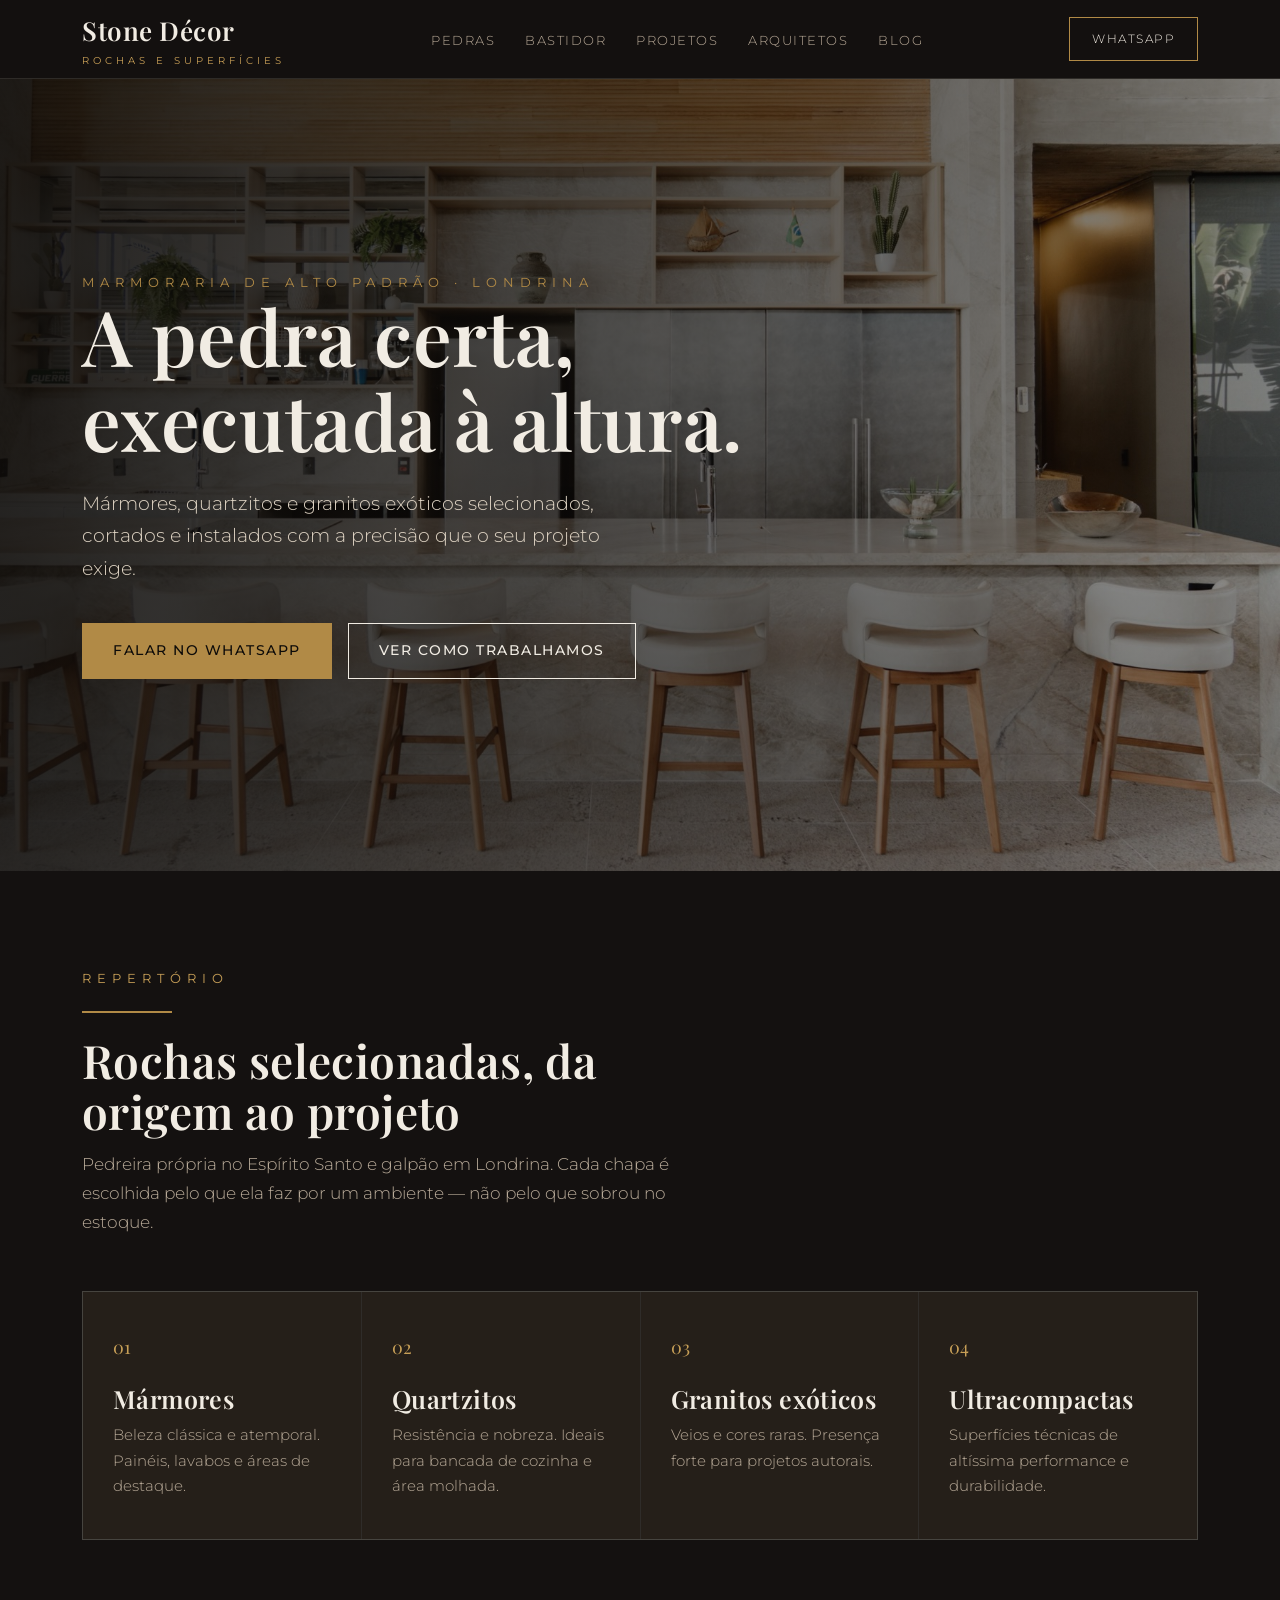
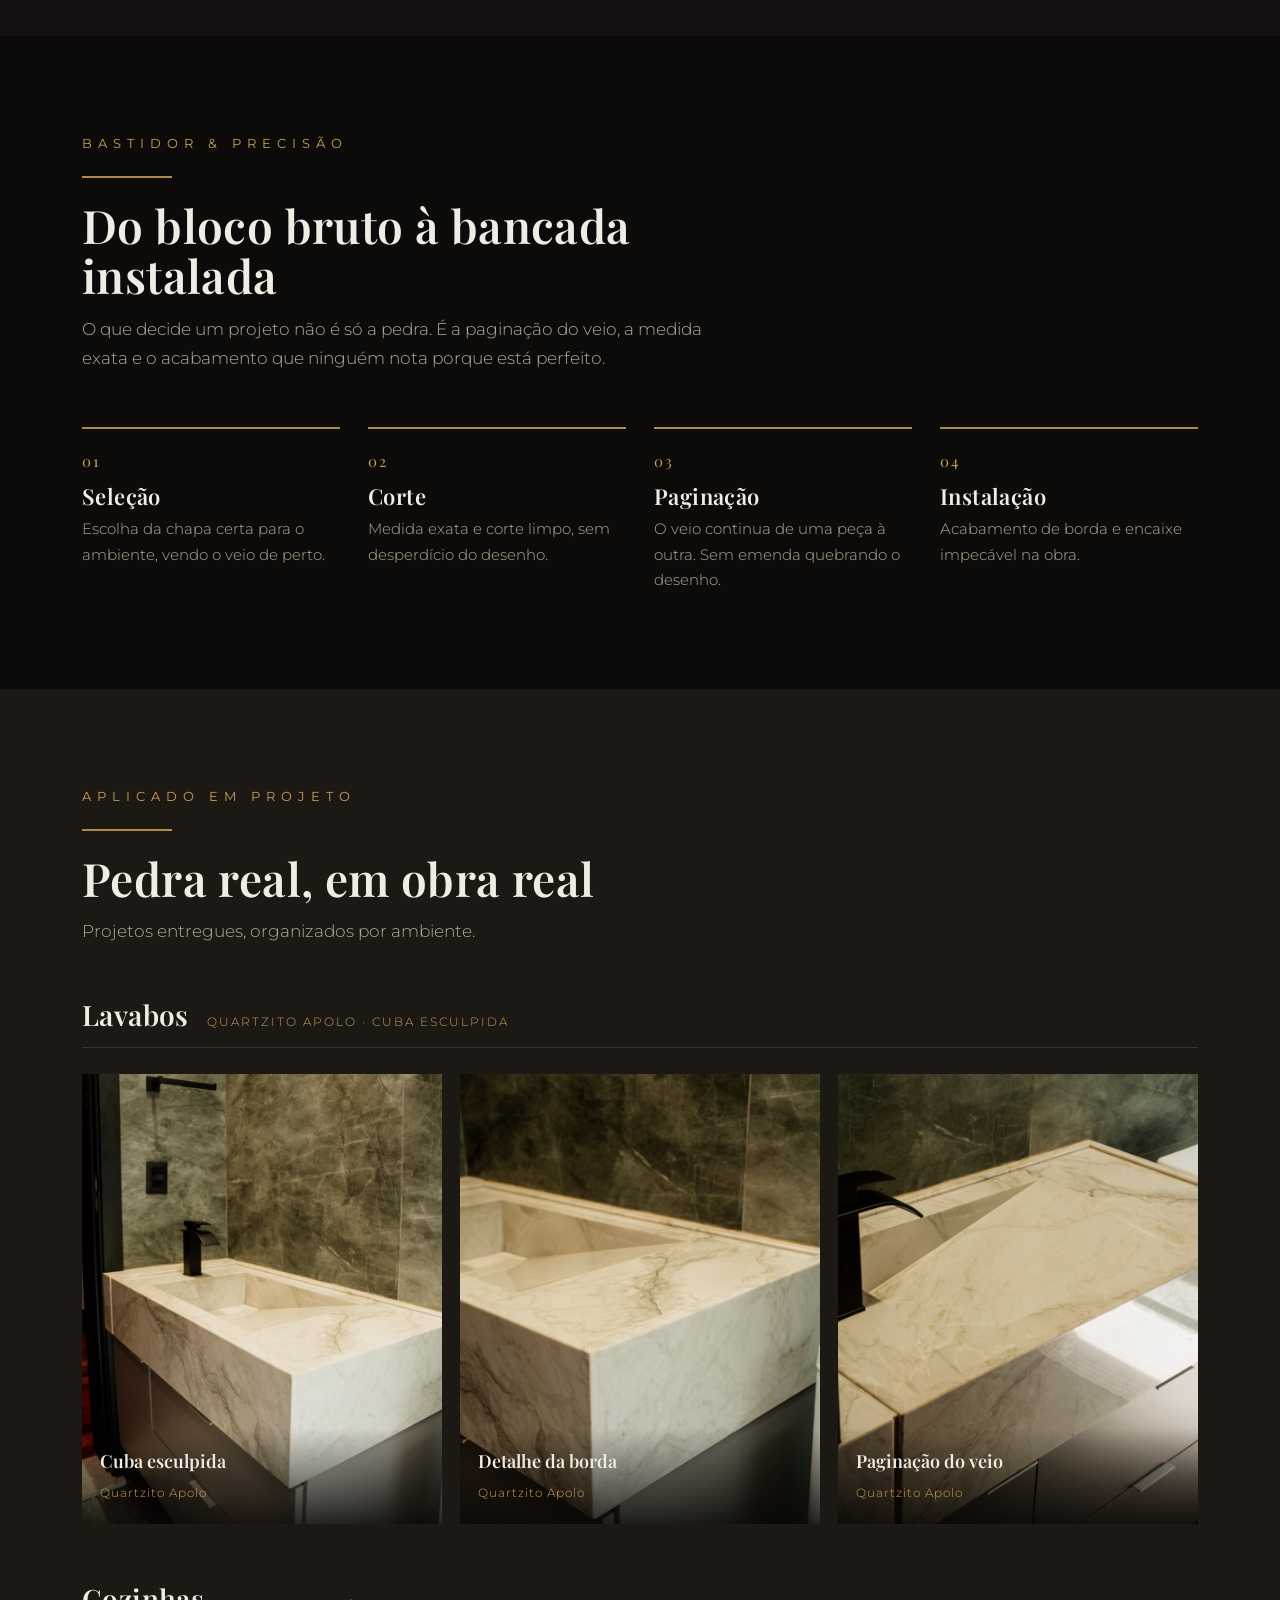
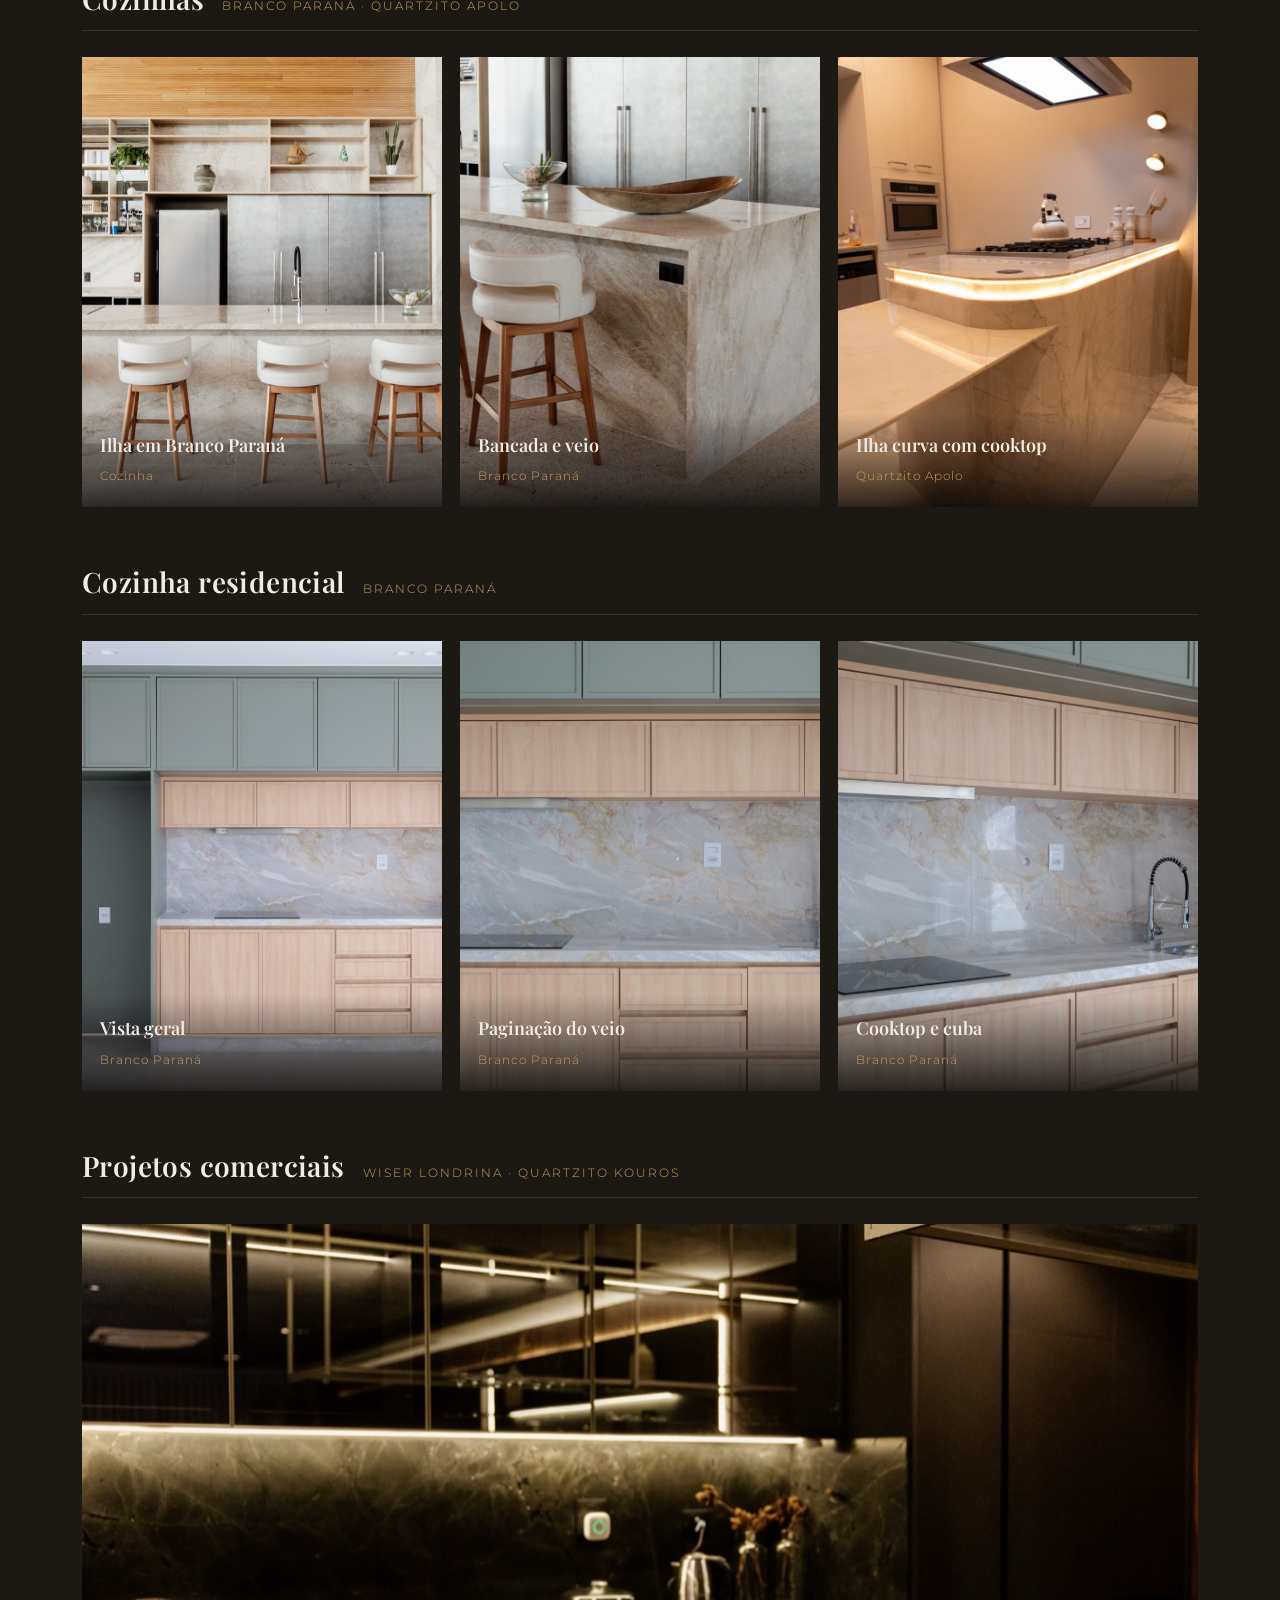
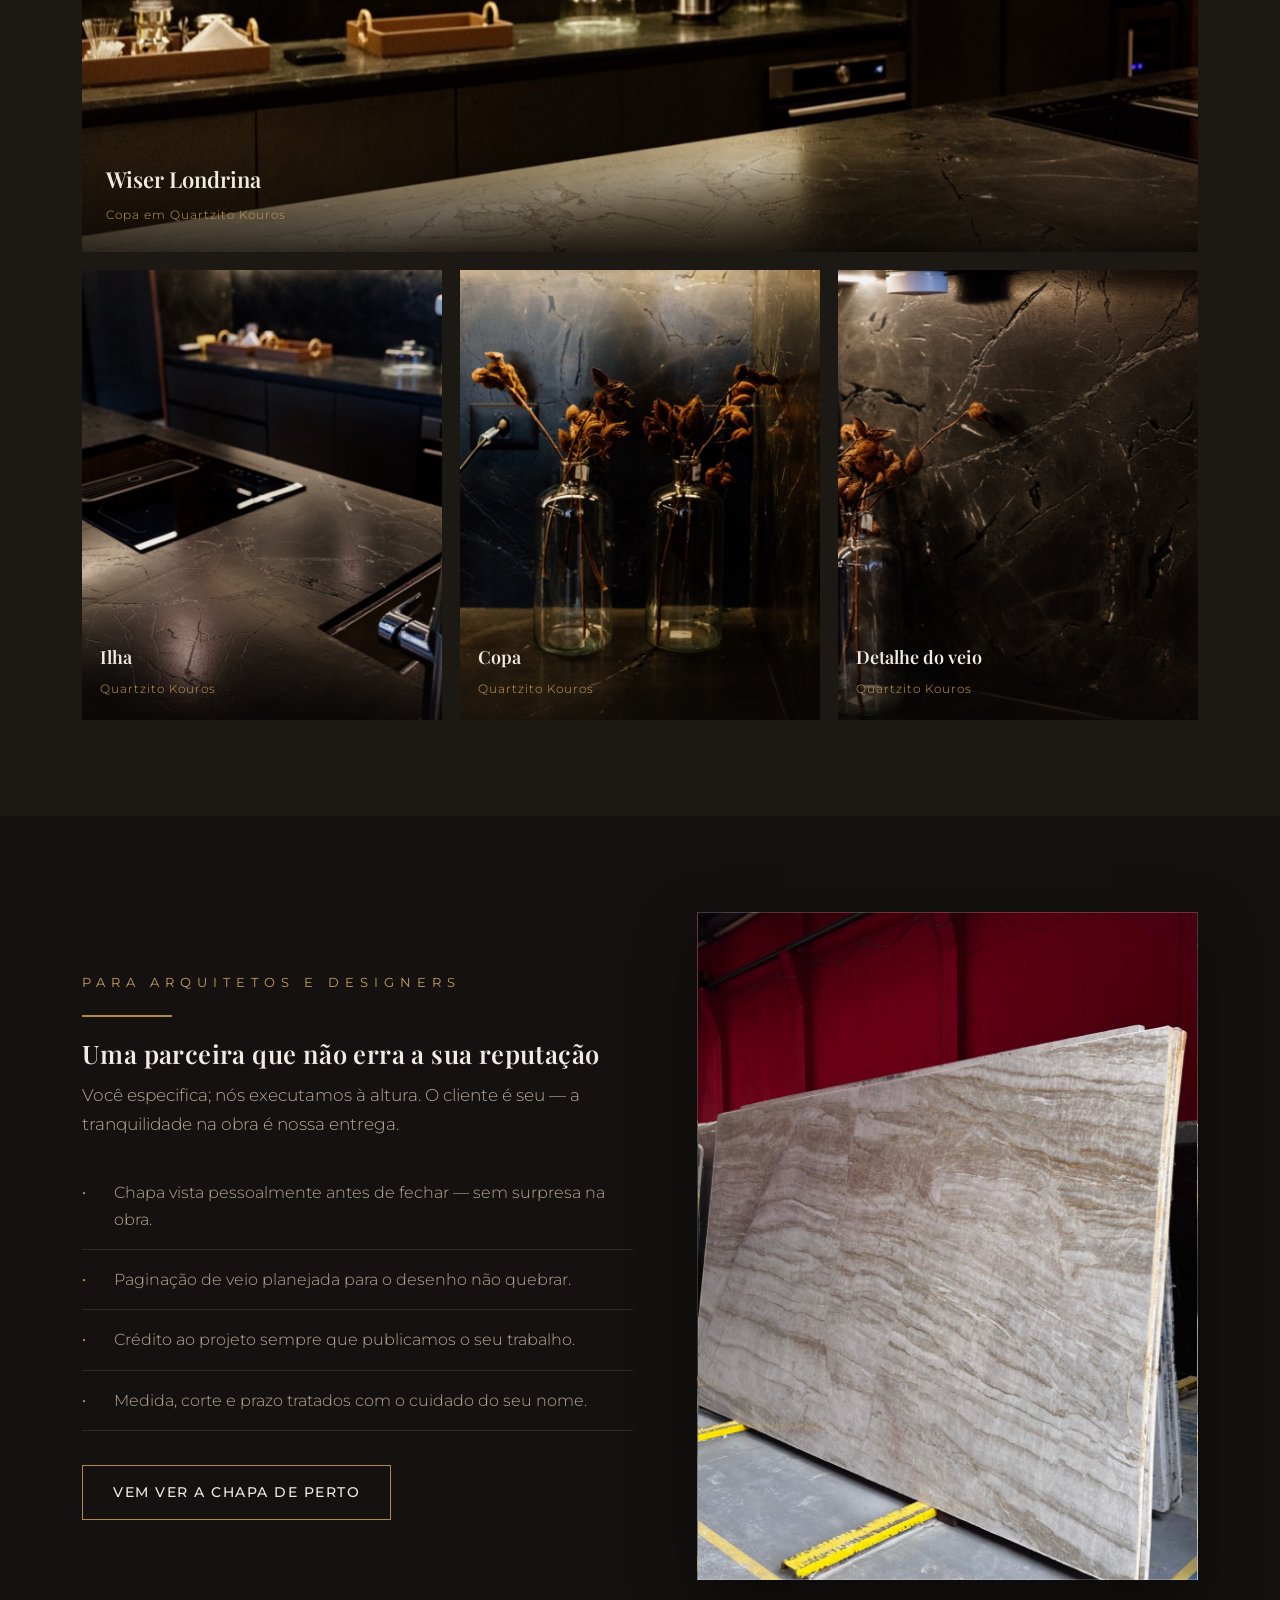
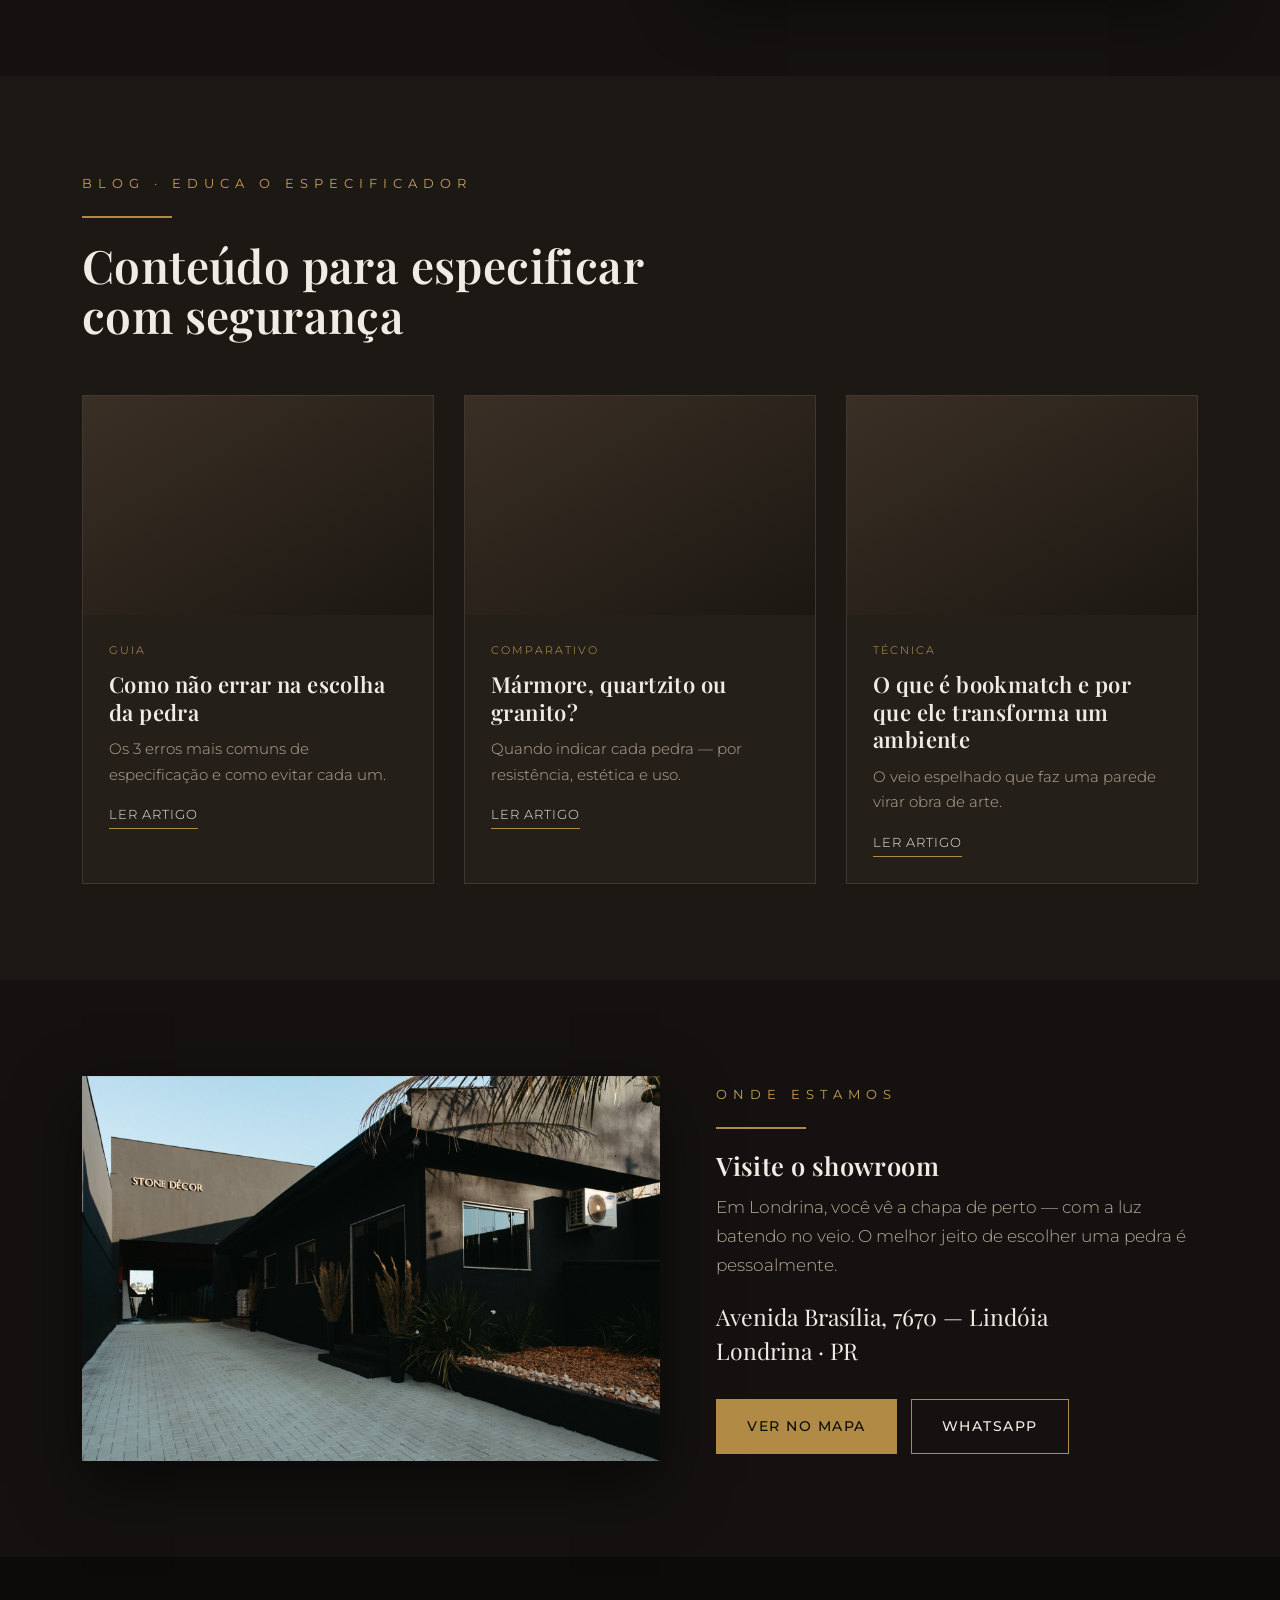
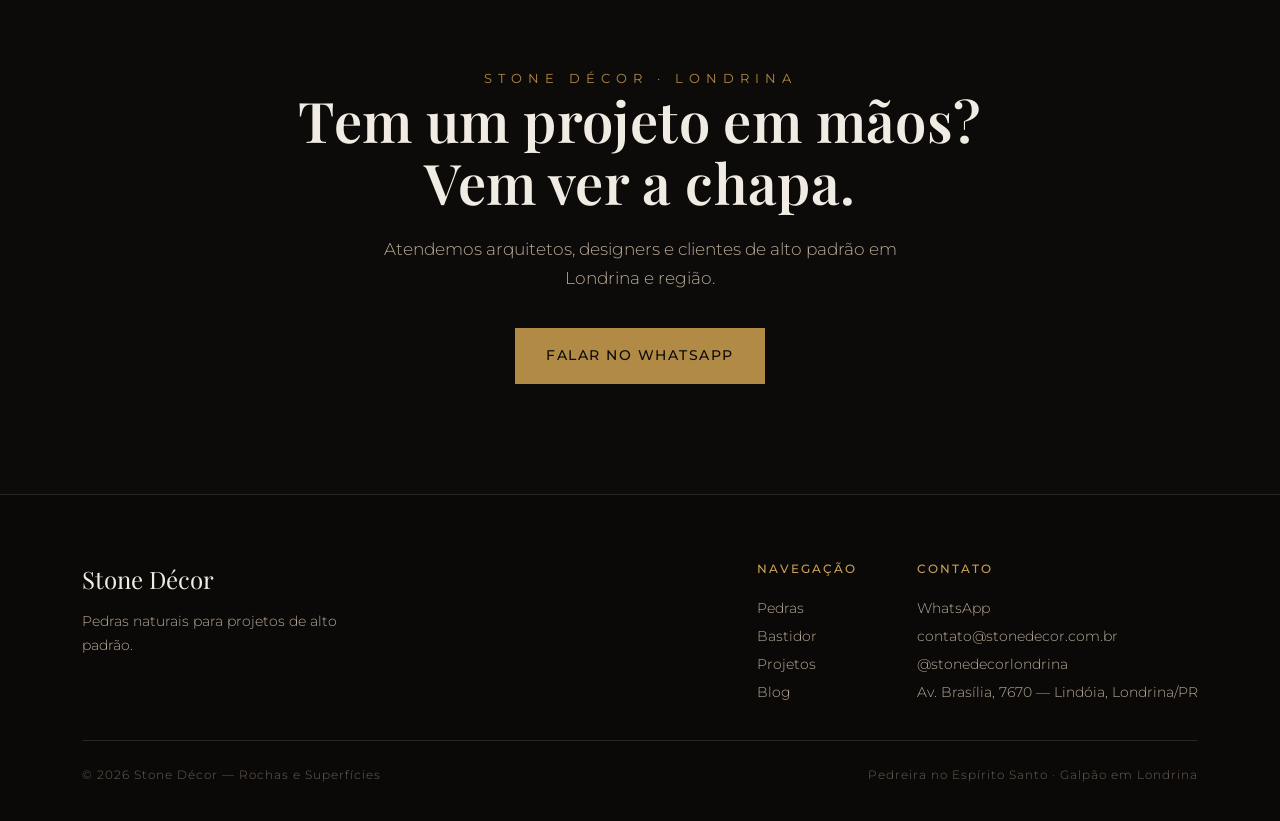
==== commit 8ffd8d25: "Adiciona novo projeto de cozinha em Branco Paraná Inclui galeria de 3 fotos (vista geral, paginação " ====
--- a/index.html
+++ b/index.html
@@ -30,7 +30,7 @@
   "name": "Stone Décor",
   "description": "Marmoraria de alto padrão em Londrina. Mármores, quartzitos e granitos exóticos selecionados, cortados e instalados com precisão.",
   "url": "https://stonedecor.com.br/",
-  "telephone": "+55-43-00000-0000",
+  "telephone": "+5543920036388",
   "email": "contato@stonedecor.com.br",
   "image": "https://stonedecor.com.br/assets/og.png",
   "address": {
@@ -56,7 +56,7 @@
       <li><a href="#arquiteto">Arquitetos</a></li>
       <li><a href="blog.html">Blog</a></li>
     </ul>
-    <a class="wa" href="https://wa.me/5543000000000" target="_blank" rel="noopener">WhatsApp</a>
+    <a class="wa" href="https://wa.me/5543920036388" target="_blank" rel="noopener">WhatsApp</a>
     <button class="navtoggle" aria-label="Abrir menu" aria-expanded="false"><span></span><span></span><span></span></button>
   </div>
 </header>
@@ -69,7 +69,7 @@
     <h1>A pedra certa, executada à altura.</h1>
     <p>Mármores, quartzitos e granitos exóticos selecionados, cortados e instalados com a precisão que o seu projeto exige.</p>
     <div class="acts">
-      <a class="btn solid" href="https://wa.me/5543000000000" target="_blank" rel="noopener">Falar no WhatsApp</a>
+      <a class="btn solid" href="https://wa.me/5543920036388" target="_blank" rel="noopener">Falar no WhatsApp</a>
       <a class="btn light" href="#prova">Ver como trabalhamos</a>
     </div>
   </div>
@@ -118,7 +118,7 @@
       <div class="kicker">Aplicado em projeto</div>
       <div class="rule"></div>
       <h2>Pedra real, em obra real</h2>
-      <p>Projetos entregues, organizados por ambiente. <!-- TODO: crédito do arquiteto (@) quando autorizado --></p>
+      <p>Projetos entregues, organizados por ambiente.</p>
     </div>
 
     <div class="ambientes">
@@ -138,6 +138,15 @@
           <div class="gphoto" style="background-image:url('assets/projetos/cozinha-1.jpg')"><div class="cap"><strong>Ilha em Branco Paraná</strong><span>Cozinha</span></div></div>
           <div class="gphoto" style="background-image:url('assets/projetos/cozinha-2.jpg')"><div class="cap"><strong>Bancada e veio</strong><span>Branco Paraná</span></div></div>
           <div class="gphoto" style="background-image:url('assets/projetos/cozinha-3.jpg')"><div class="cap"><strong>Ilha curva com cooktop</strong><span>Quartzito Apolo</span></div></div>
+        </div>
+      </div>
+
+      <div class="amb">
+        <div class="amb-head"><h3>Cozinha residencial</h3><span>Branco Paraná</span></div>
+        <div class="gallery">
+          <div class="gphoto" style="background-image:url('assets/projetos/cozinha2-1.jpg')"><div class="cap"><strong>Vista geral</strong><span>Branco Paraná</span></div></div>
+          <div class="gphoto" style="background-image:url('assets/projetos/cozinha2-2.jpg')"><div class="cap"><strong>Paginação do veio</strong><span>Branco Paraná</span></div></div>
+          <div class="gphoto" style="background-image:url('assets/projetos/cozinha2-3.jpg')"><div class="cap"><strong>Cooktop e cuba</strong><span>Branco Paraná</span></div></div>
         </div>
       </div>
 
@@ -170,7 +179,7 @@
           <li><b>·</b> Crédito ao projeto sempre que publicamos o seu trabalho.</li>
           <li><b>·</b> Medida, corte e prazo tratados com o cuidado do seu nome.</li>
         </ul>
-        <div style="margin-top:34px"><a class="btn" href="https://wa.me/5543000000000" target="_blank" rel="noopener">Vem ver a chapa de perto</a></div>
+        <div style="margin-top:34px"><a class="btn" href="https://wa.me/5543920036388" target="_blank" rel="noopener">Vem ver a chapa de perto</a></div>
       </div>
       <div class="imgcol"></div>
     </div>
@@ -215,7 +224,7 @@
         <p class="address">Avenida Brasília, 7670 — Lindóia<br>Londrina · PR</p>
         <div class="acts">
           <a class="btn solid" href="https://maps.google.com/?cid=1609306430735603360" target="_blank" rel="noopener">Ver no mapa</a>
-          <a class="btn" href="https://wa.me/5543000000000" target="_blank" rel="noopener">WhatsApp</a>
+          <a class="btn" href="https://wa.me/5543920036388" target="_blank" rel="noopener">WhatsApp</a>
         </div>
       </div>
     </div>
@@ -228,7 +237,7 @@
     <div class="kicker" style="color:var(--gold)">Stone Décor · Londrina</div>
     <h2>Tem um projeto em mãos? Vem ver a chapa.</h2>
     <p>Atendemos arquitetos, designers e clientes de alto padrão em Londrina e região.</p>
-    <a class="btn solid" href="https://wa.me/5543000000000" target="_blank" rel="noopener">Falar no WhatsApp</a>
+    <a class="btn solid" href="https://wa.me/5543920036388" target="_blank" rel="noopener">Falar no WhatsApp</a>
   </div>
 </section>
 
@@ -247,7 +256,7 @@
           <li><a href="blog.html">Blog</a></li>
         </ul></div>
         <div><h4>Contato</h4><ul>
-          <li><a href="https://wa.me/5543000000000" target="_blank" rel="noopener">WhatsApp</a></li>
+          <li><a href="https://wa.me/5543920036388" target="_blank" rel="noopener">WhatsApp</a></li>
           <li><a href="mailto:contato@stonedecor.com.br">contato@stonedecor.com.br</a></li>
           <li><a href="https://instagram.com/stonedecorlondrina" target="_blank" rel="noopener">@stonedecorlondrina</a></li>
           <li><a href="https://maps.google.com/?cid=1609306430735603360" target="_blank" rel="noopener">Av. Brasília, 7670 — Lindóia, Londrina/PR</a></li>
